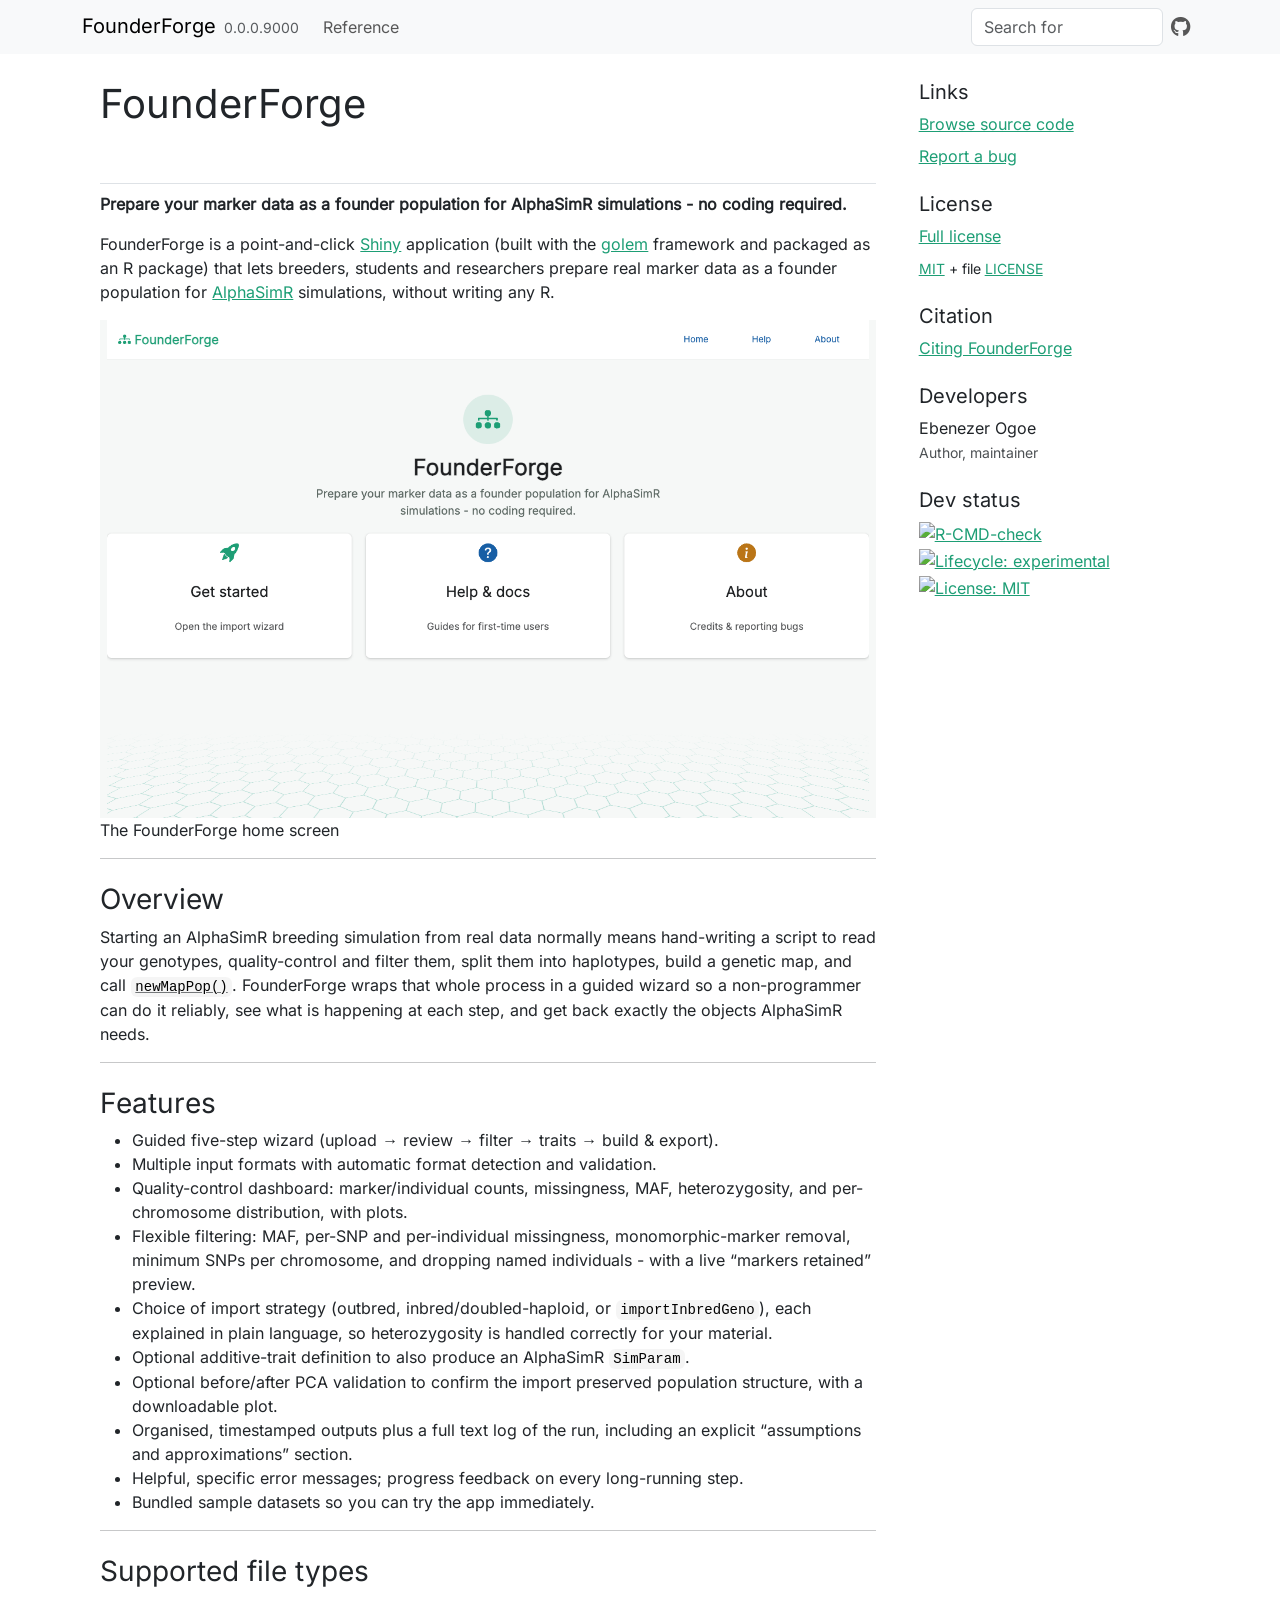
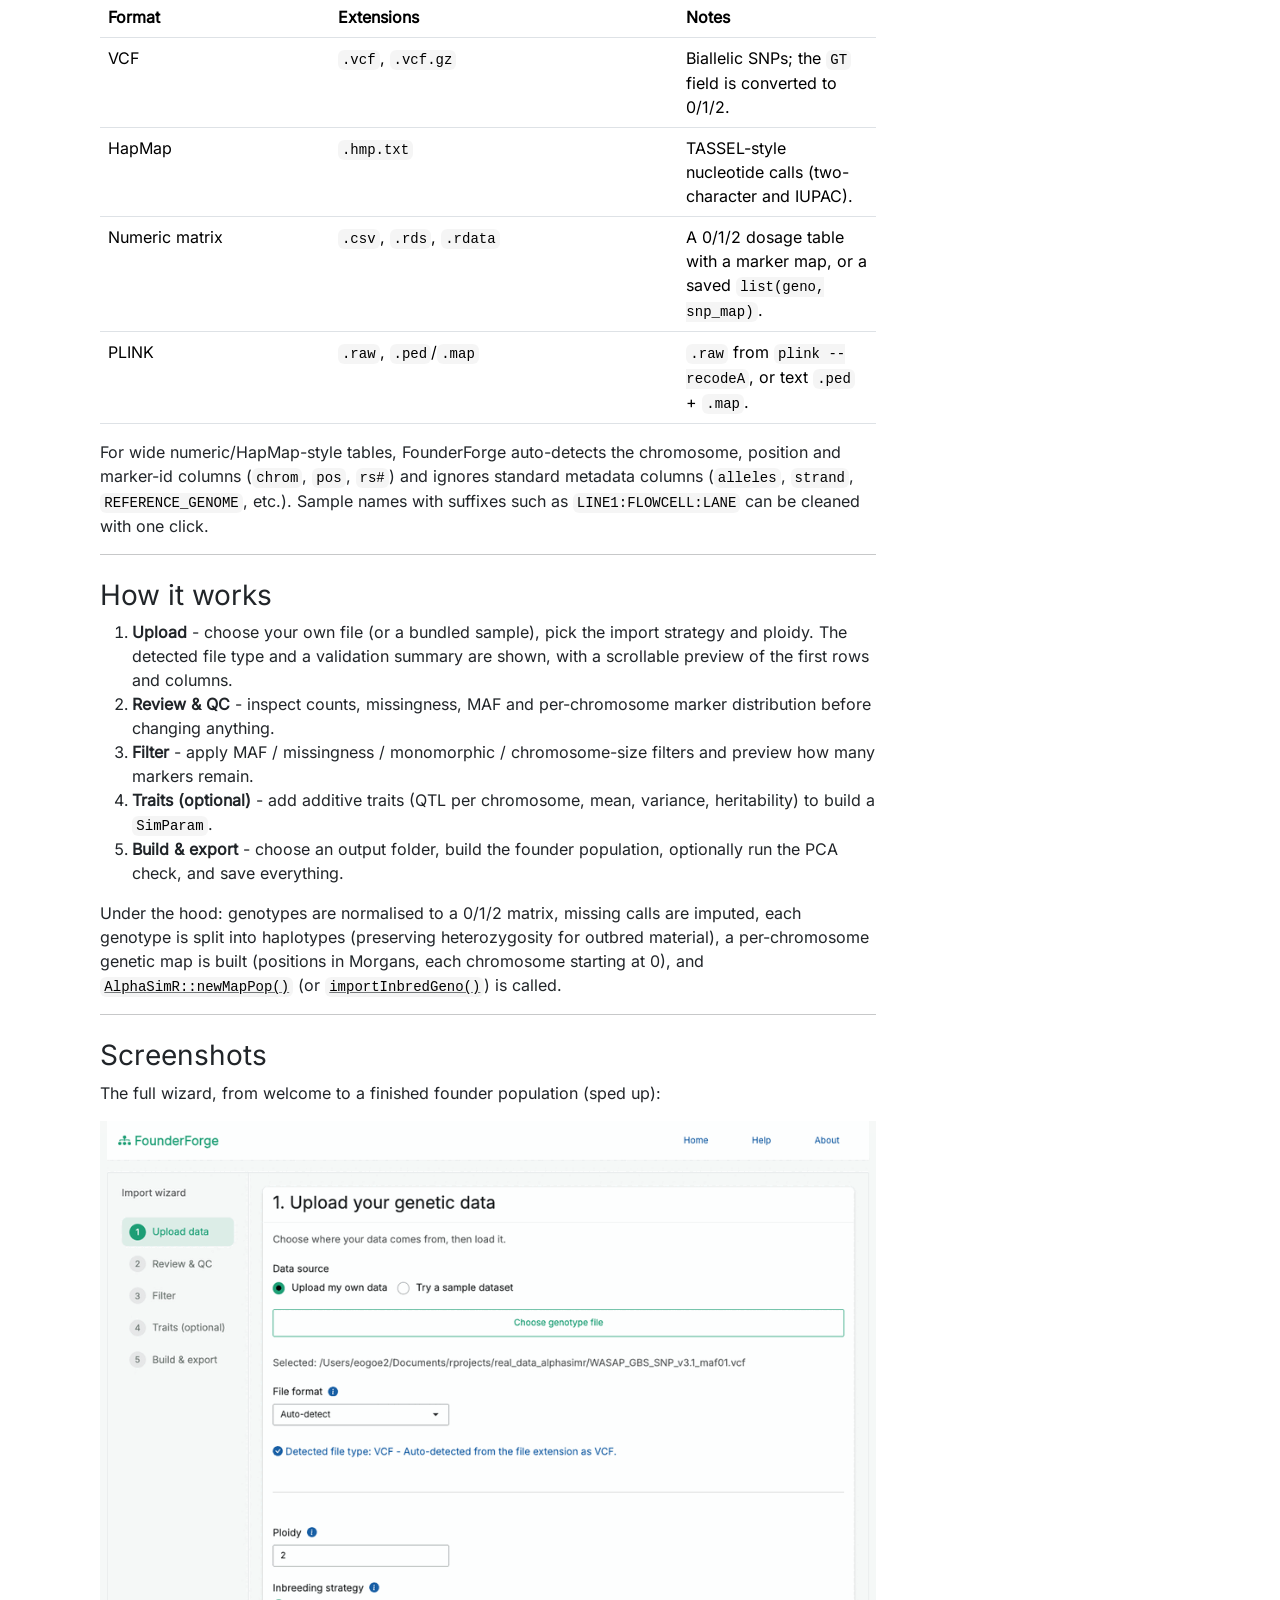
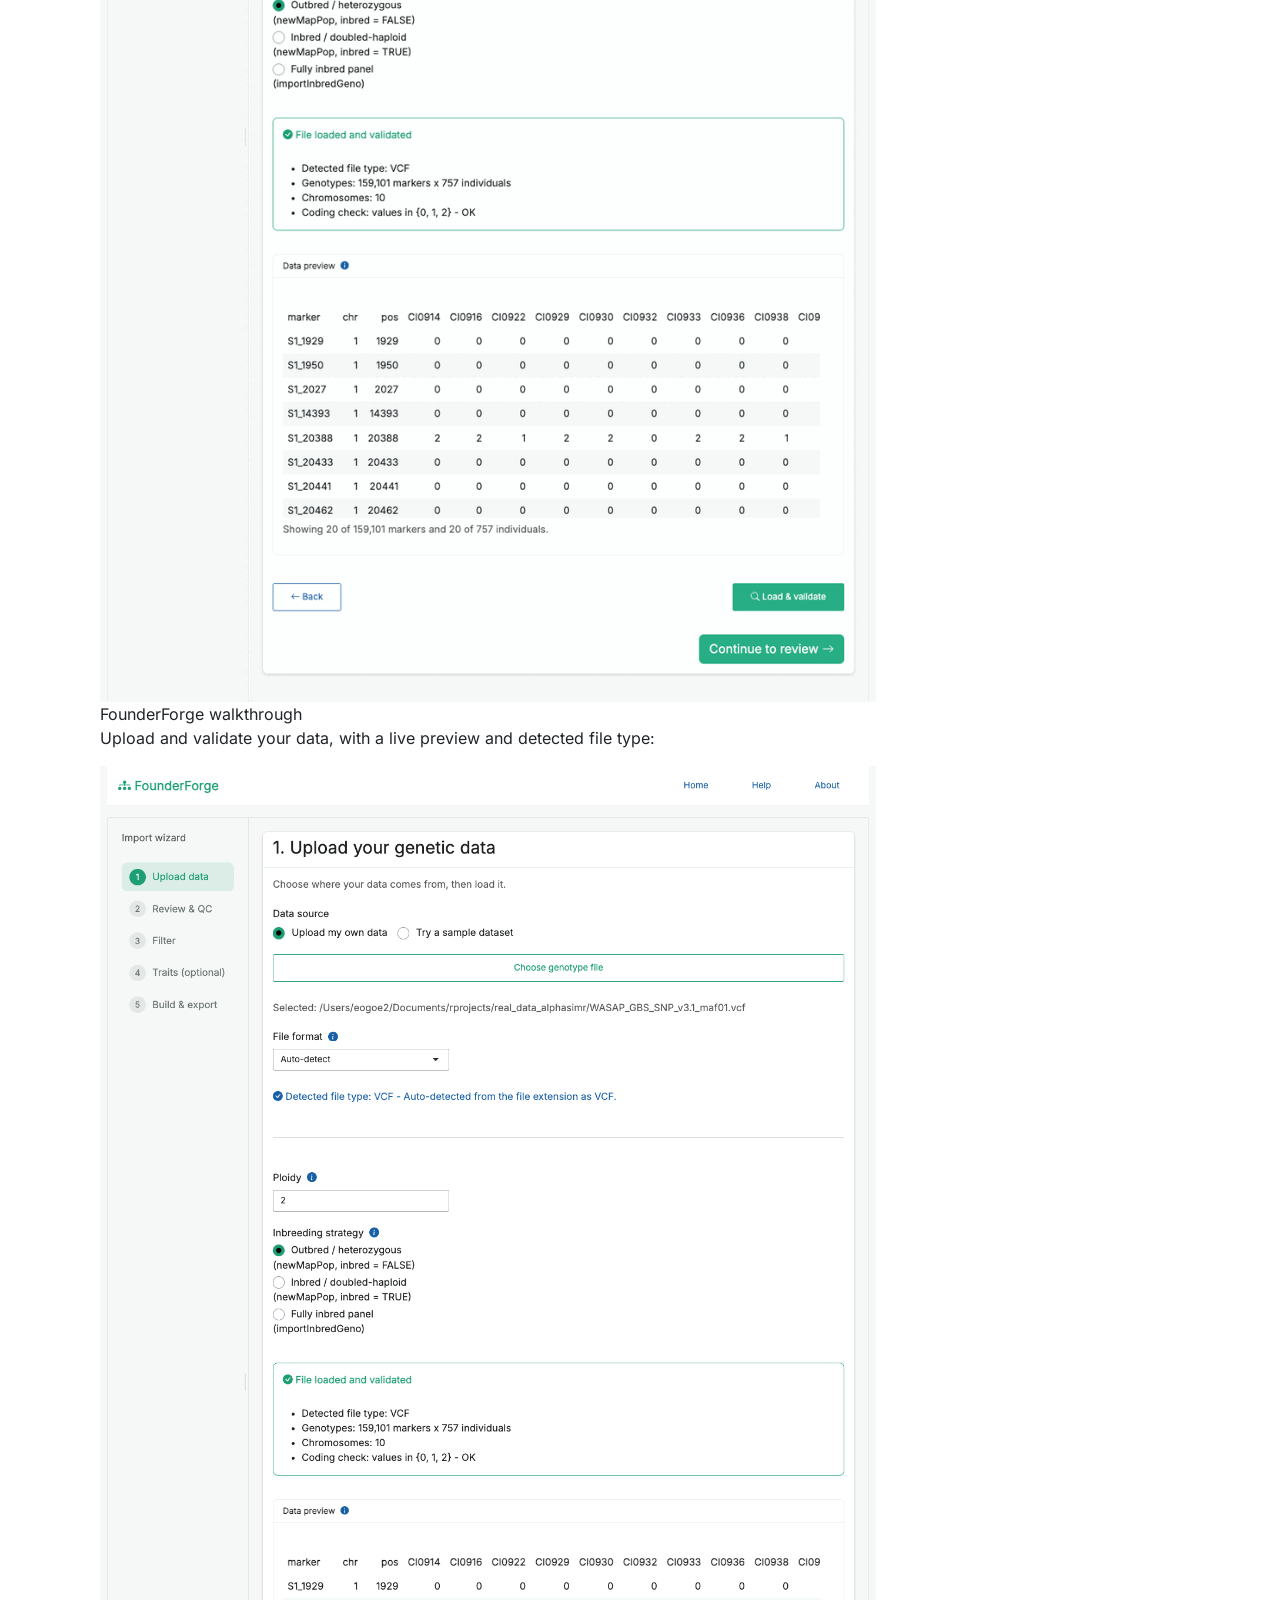
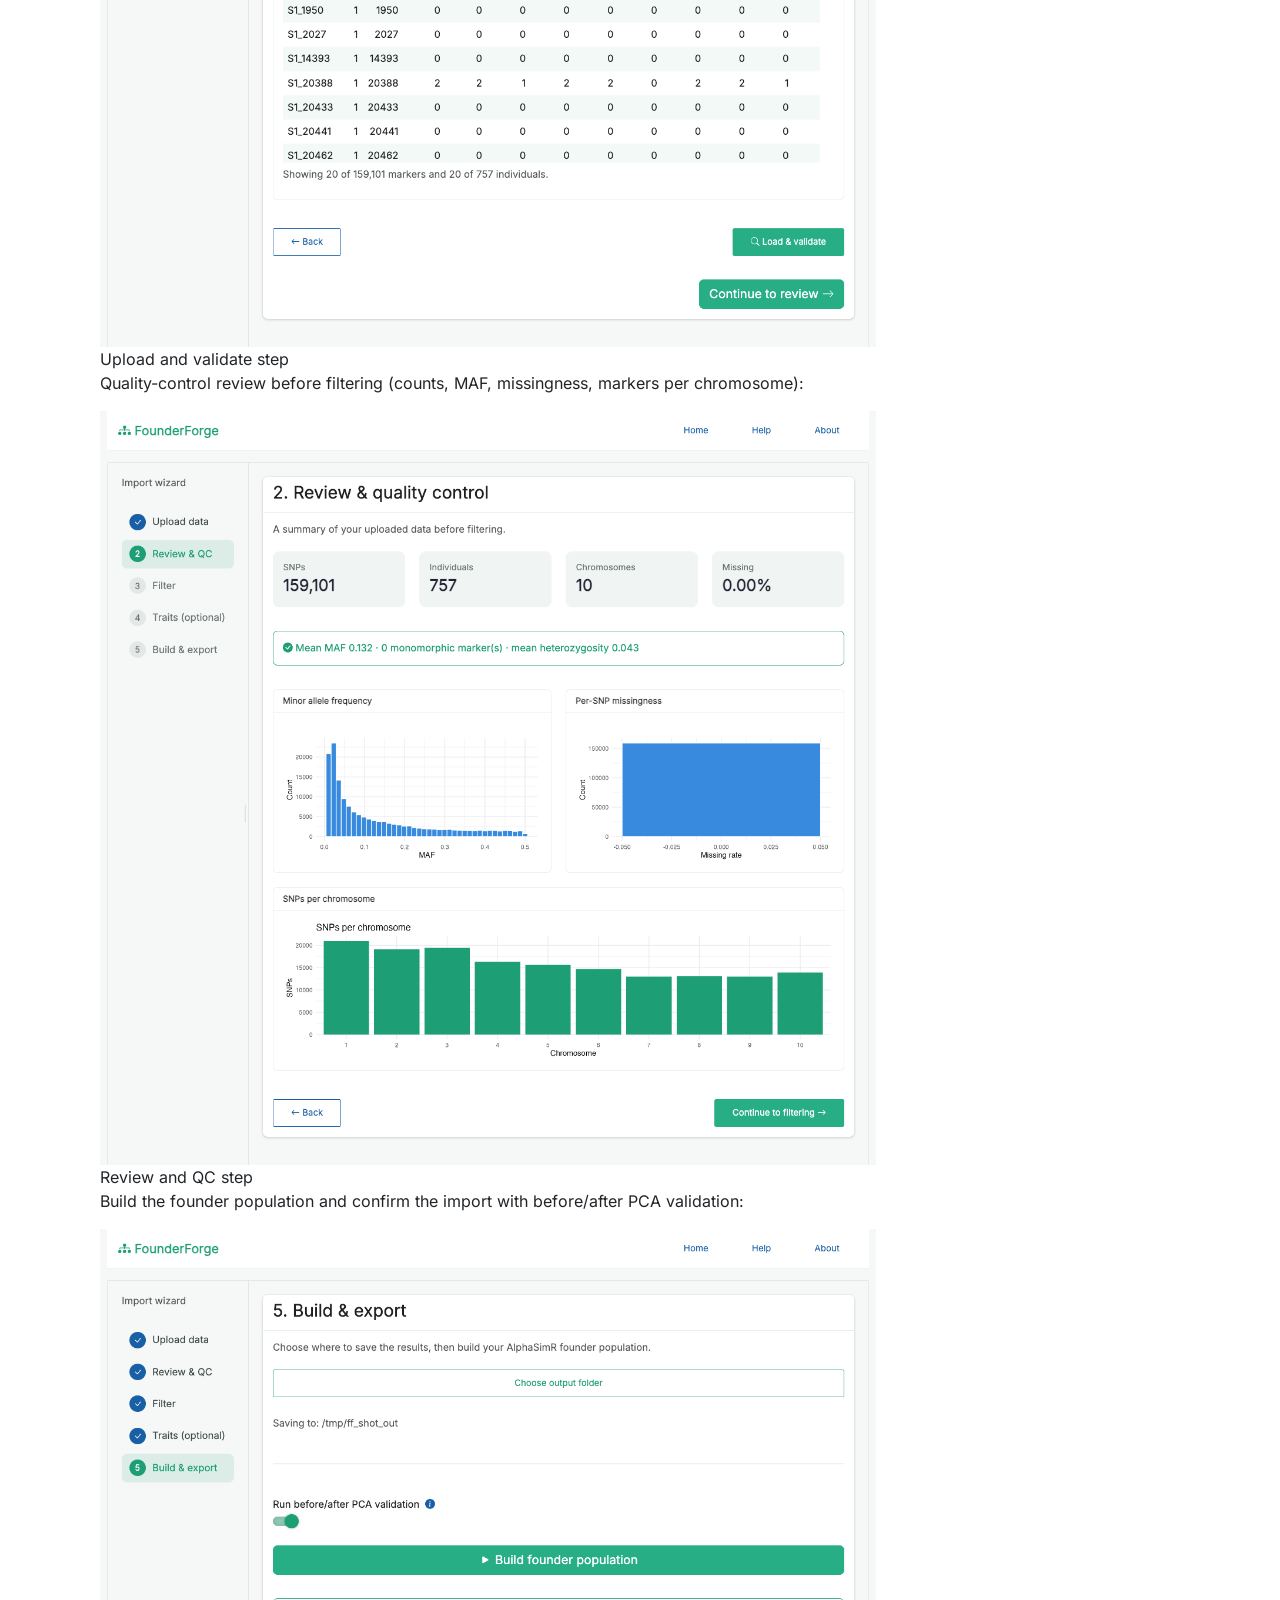
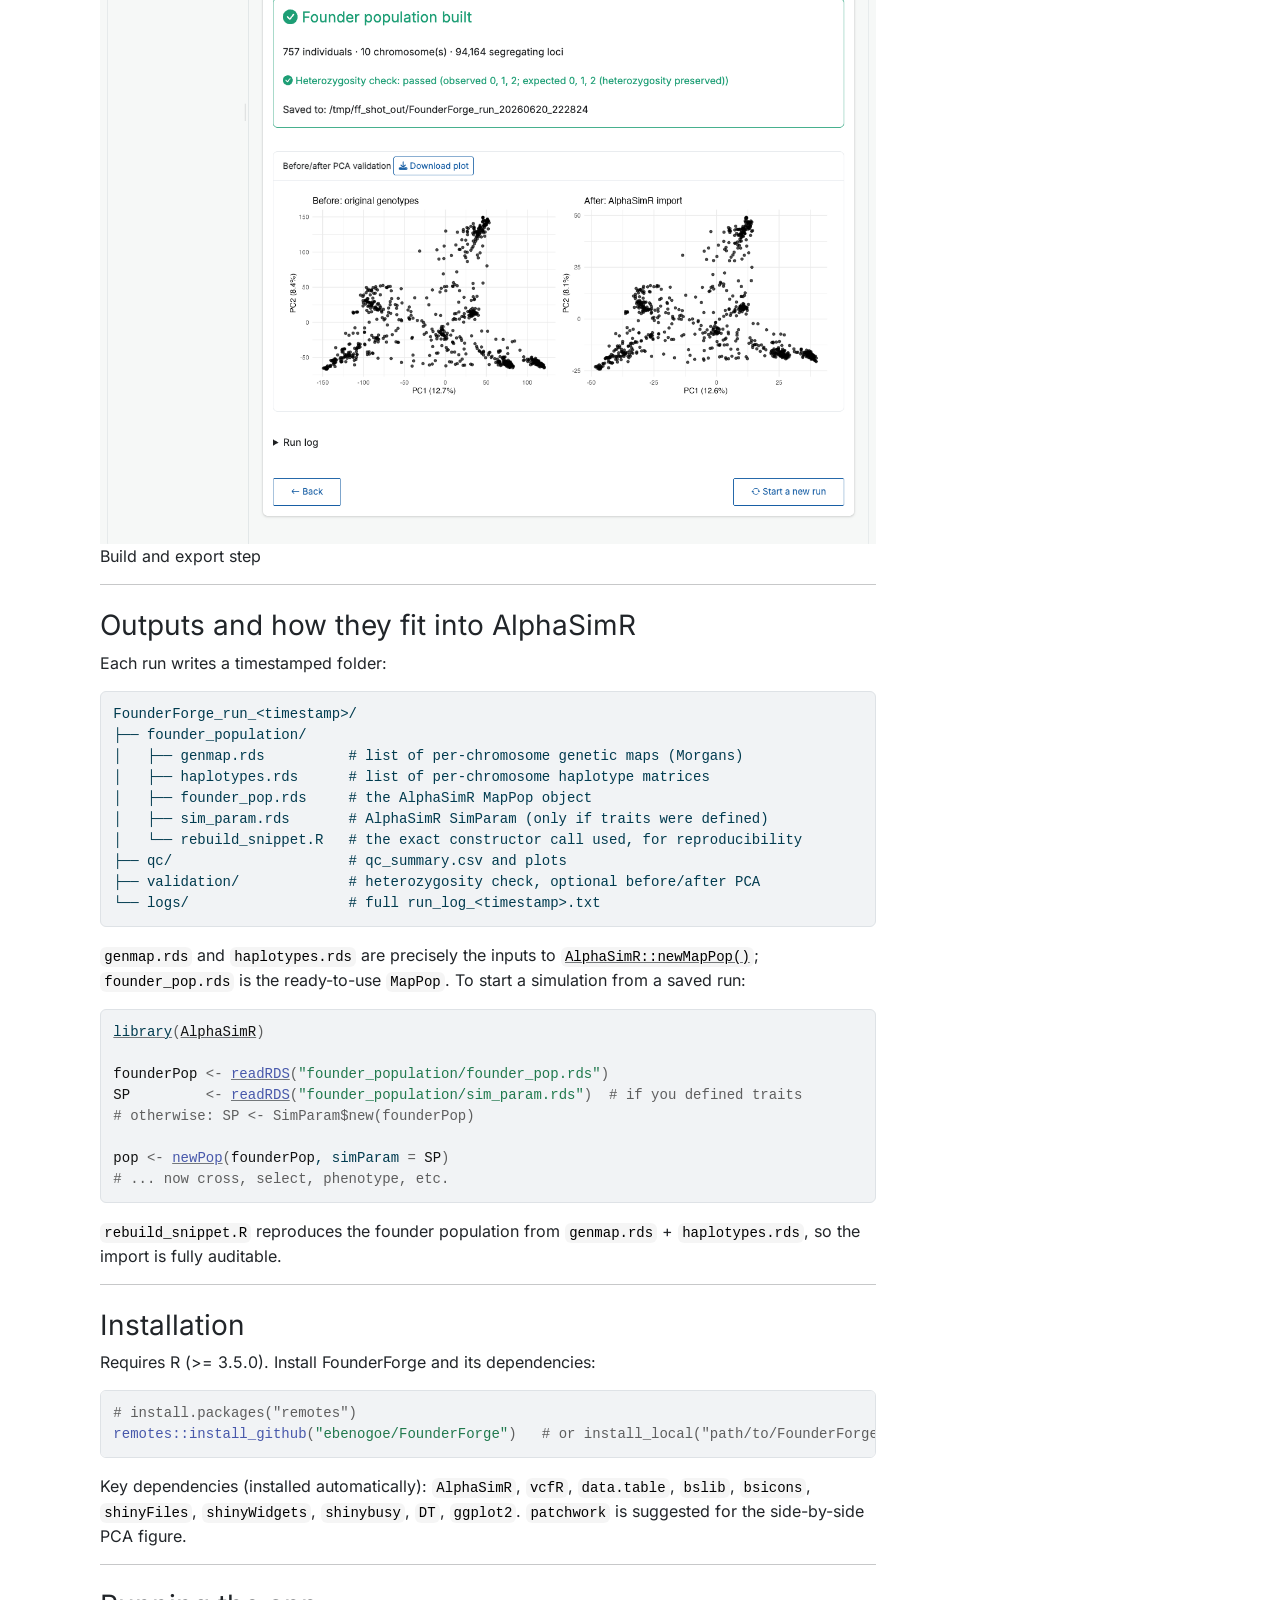
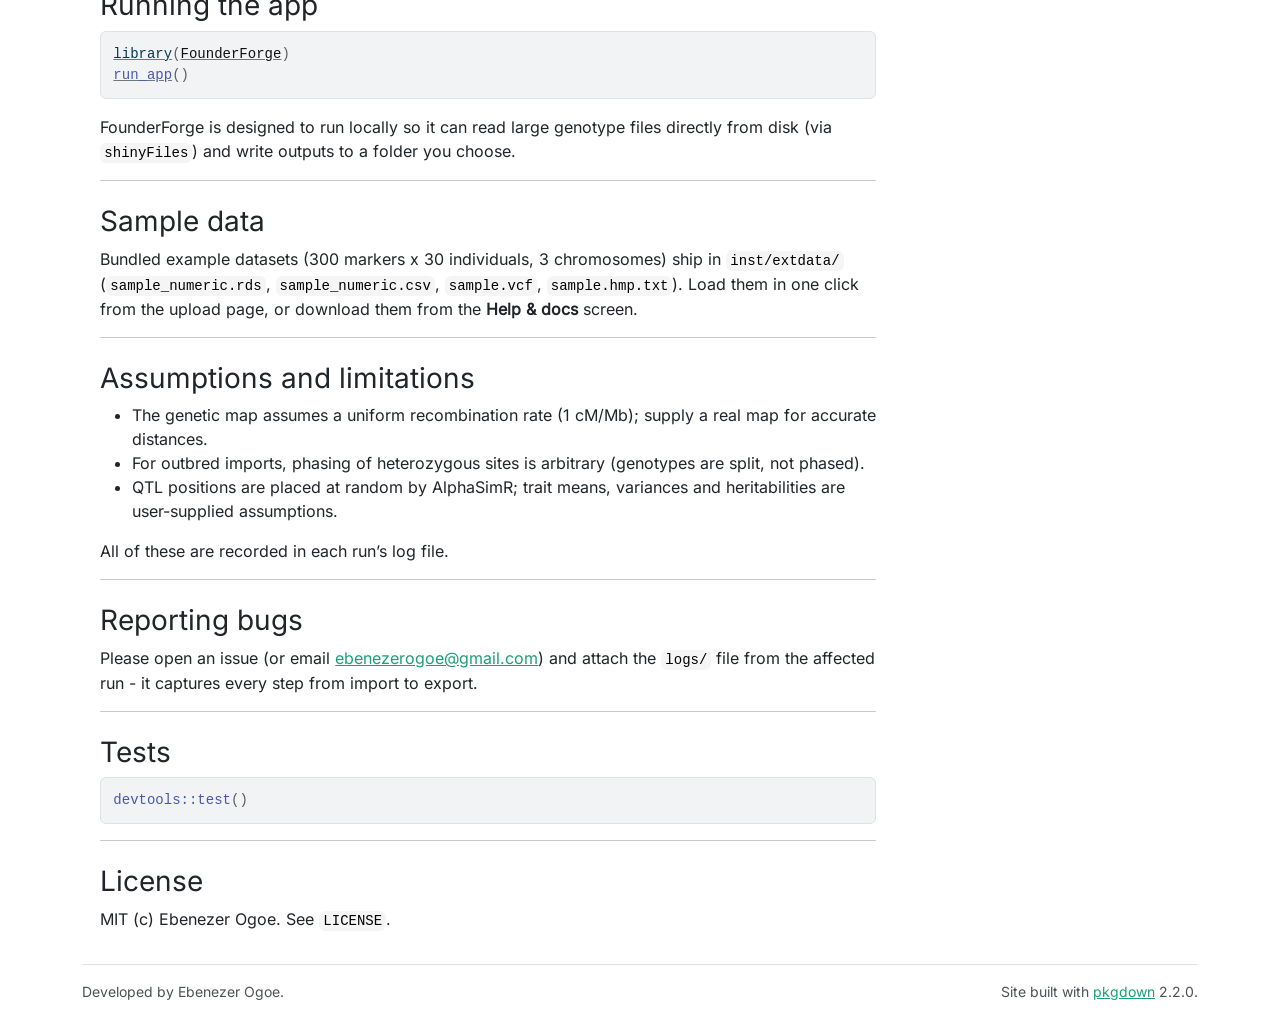
==== index.html @ 5ebbb31a "Deploying to gh-pages from @ ebenogoe/FounderForge@04f654a1b093f756fa6a4e38dfceb0d9093357dd 🚀" ====
<!DOCTYPE html>
<!-- Generated by pkgdown: do not edit by hand --><html lang="en-US">
<head>
<meta http-equiv="Content-Type" content="text/html; charset=UTF-8">
<meta charset="utf-8">
<meta http-equiv="X-UA-Compatible" content="IE=edge">
<meta name="viewport" content="width=device-width, initial-scale=1, shrink-to-fit=no">
<title>FounderForge • FounderForge</title>
<script src="deps/jquery-3.6.0/jquery-3.6.0.min.js"></script><meta name="viewport" content="width=device-width, initial-scale=1, shrink-to-fit=no">
<link href="deps/bootstrap-5.3.8/bootstrap.min.css" rel="stylesheet">
<script src="deps/bootstrap-5.3.8/bootstrap.bundle.min.js"></script><link href="deps/Inter-0.4.10/font.css" rel="stylesheet">
<link href="deps/font-awesome-6.5.2/css/all.min.css" rel="stylesheet">
<link href="deps/font-awesome-6.5.2/css/v4-shims.min.css" rel="stylesheet">
<script src="deps/headroom-0.11.0/headroom.min.js"></script><script src="deps/headroom-0.11.0/jQuery.headroom.min.js"></script><script src="deps/bootstrap-toc-1.0.1/bootstrap-toc.min.js"></script><script src="deps/clipboard.js-2.0.11/clipboard.min.js"></script><script src="deps/search-1.0.0/autocomplete.jquery.min.js"></script><script src="deps/search-1.0.0/fuse.min.js"></script><script src="deps/search-1.0.0/mark.min.js"></script><!-- pkgdown --><script src="pkgdown.js"></script><meta property="og:title" content="FounderForge">
<meta name="description" content="Prepare your marker data as a founder population for AlphaSimR simulations, with a point-and-click Shiny app - no coding required.
">
<meta property="og:description" content="Prepare your marker data as a founder population for AlphaSimR simulations, with a point-and-click Shiny app - no coding required.
">
</head>
<body>
    <a href="#main" class="visually-hidden-focusable">Skip to contents</a>


    <nav class="navbar navbar-expand-lg fixed-top bg-light" data-bs-theme="light" aria-label="Site navigation"><div class="container">

    <a class="navbar-brand me-2" href="index.html">FounderForge</a>

    <small class="nav-text text-muted me-auto" data-bs-toggle="tooltip" data-bs-placement="bottom" title="">0.0.0.9000</small>


    <button class="navbar-toggler" type="button" data-bs-toggle="collapse" data-bs-target="#navbar" aria-controls="navbar" aria-expanded="false" aria-label="Toggle navigation">
      <span class="navbar-toggler-icon"></span>
    </button>

    <div id="navbar" class="collapse navbar-collapse ms-3">
      <ul class="navbar-nav me-auto">
<li class="nav-item"><a class="nav-link" href="reference/index.html">Reference</a></li>
      </ul>
<ul class="navbar-nav">
<li class="nav-item"><form class="form-inline" role="search">
 <input class="form-control" type="search" name="search-input" id="search-input" autocomplete="off" aria-label="Search site" placeholder="Search for" data-search-index="search.json">
</form></li>
<li class="nav-item"><a class="external-link nav-link" href="https://github.com/ebenogoe/FounderForge/" aria-label="GitHub"><span class="fa fab fa-github fa-lg"></span></a></li>
      </ul>
</div>


  </div>
</nav><div class="container template-home">
<div class="row">
  <main id="main" class="col-md-9"><div class="section level1">
<div class="page-header"><h1 id="founderforge">FounderForge<a class="anchor" aria-label="anchor" href="#founderforge"></a>
</h1></div>
<!-- badges: start -->

<p><strong>Prepare your marker data as a founder population for AlphaSimR simulations - no coding required.</strong></p>
<p>FounderForge is a point-and-click <a href="https://shiny.posit.co/" class="external-link">Shiny</a> application (built with the <a href="https://thinkr-open.github.io/golem/" class="external-link">golem</a> framework and packaged as an R package) that lets breeders, students and researchers prepare real marker data as a founder population for <a href="https://gaynorr.github.io/AlphaSimR/" class="external-link">AlphaSimR</a> simulations, without writing any R.</p>
<div class="float">
<img src="reference/figures/01-home.png" alt="The FounderForge home screen"><div class="figcaption">The FounderForge home screen</div>
</div>
<hr>
<div class="section level2">
<h2 id="overview">Overview<a class="anchor" aria-label="anchor" href="#overview"></a>
</h2>
<p>Starting an AlphaSimR breeding simulation from real data normally means hand-writing a script to read your genotypes, quality-control and filter them, split them into haplotypes, build a genetic map, and call <code><a href="https://gaynorr.github.io/AlphaSimR/reference/newMapPop.html" class="external-link">newMapPop()</a></code>. FounderForge wraps that whole process in a guided wizard so a non-programmer can do it reliably, see what is happening at each step, and get back exactly the objects AlphaSimR needs.</p>
<hr>
</div>
<div class="section level2">
<h2 id="features">Features<a class="anchor" aria-label="anchor" href="#features"></a>
</h2>
<ul>
<li>Guided five-step wizard (upload → review → filter → traits → build &amp; export).</li>
<li>Multiple input formats with automatic format detection and validation.</li>
<li>Quality-control dashboard: marker/individual counts, missingness, MAF, heterozygosity, and per-chromosome distribution, with plots.</li>
<li>Flexible filtering: MAF, per-SNP and per-individual missingness, monomorphic-marker removal, minimum SNPs per chromosome, and dropping named individuals - with a live “markers retained” preview.</li>
<li>Choice of import strategy (outbred, inbred/doubled-haploid, or <code>importInbredGeno</code>), each explained in plain language, so heterozygosity is handled correctly for your material.</li>
<li>Optional additive-trait definition to also produce an AlphaSimR <code>SimParam</code>.</li>
<li>Optional before/after PCA validation to confirm the import preserved population structure, with a downloadable plot.</li>
<li>Organised, timestamped outputs plus a full text log of the run, including an explicit “assumptions and approximations” section.</li>
<li>Helpful, specific error messages; progress feedback on every long-running step.</li>
<li>Bundled sample datasets so you can try the app immediately.</li>
</ul>
<hr>
</div>
<div class="section level2">
<h2 id="supported-file-types">Supported file types<a class="anchor" aria-label="anchor" href="#supported-file-types"></a>
</h2>
<table class="table">
<colgroup>
<col width="29%">
<col width="44%">
<col width="25%">
</colgroup>
<thead><tr>
<th>Format</th>
<th>Extensions</th>
<th>Notes</th>
</tr></thead>
<tbody>
<tr>
<td>VCF</td>
<td>
<code>.vcf</code>, <code>.vcf.gz</code>
</td>
<td>Biallelic SNPs; the <code>GT</code> field is converted to 0/1/2.</td>
</tr>
<tr>
<td>HapMap</td>
<td><code>.hmp.txt</code></td>
<td>TASSEL-style nucleotide calls (two-character and IUPAC).</td>
</tr>
<tr>
<td>Numeric matrix</td>
<td>
<code>.csv</code>, <code>.rds</code>, <code>.rdata</code>
</td>
<td>A 0/1/2 dosage table with a marker map, or a saved <code>list(geno, snp_map)</code>.</td>
</tr>
<tr>
<td>PLINK</td>
<td>
<code>.raw</code>, <code>.ped</code>/<code>.map</code>
</td>
<td>
<code>.raw</code> from <code>plink --recodeA</code>, or text <code>.ped</code> + <code>.map</code>.</td>
</tr>
</tbody>
</table>
<p>For wide numeric/HapMap-style tables, FounderForge auto-detects the chromosome, position and marker-id columns (<code>chrom</code>, <code>pos</code>, <code>rs#</code>) and ignores standard metadata columns (<code>alleles</code>, <code>strand</code>, <code>REFERENCE_GENOME</code>, etc.). Sample names with suffixes such as <code>LINE1:FLOWCELL:LANE</code> can be cleaned with one click.</p>
<hr>
</div>
<div class="section level2">
<h2 id="how-it-works">How it works<a class="anchor" aria-label="anchor" href="#how-it-works"></a>
</h2>
<ol style="list-style-type: decimal">
<li>
<strong>Upload</strong> - choose your own file (or a bundled sample), pick the import strategy and ploidy. The detected file type and a validation summary are shown, with a scrollable preview of the first rows and columns.</li>
<li>
<strong>Review &amp; QC</strong> - inspect counts, missingness, MAF and per-chromosome marker distribution before changing anything.</li>
<li>
<strong>Filter</strong> - apply MAF / missingness / monomorphic / chromosome-size filters and preview how many markers remain.</li>
<li>
<strong>Traits (optional)</strong> - add additive traits (QTL per chromosome, mean, variance, heritability) to build a <code>SimParam</code>.</li>
<li>
<strong>Build &amp; export</strong> - choose an output folder, build the founder population, optionally run the PCA check, and save everything.</li>
</ol>
<p>Under the hood: genotypes are normalised to a 0/1/2 matrix, missing calls are imputed, each genotype is split into haplotypes (preserving heterozygosity for outbred material), a per-chromosome genetic map is built (positions in Morgans, each chromosome starting at 0), and <code><a href="https://gaynorr.github.io/AlphaSimR/reference/newMapPop.html" class="external-link">AlphaSimR::newMapPop()</a></code> (or <code><a href="https://gaynorr.github.io/AlphaSimR/reference/importInbredGeno.html" class="external-link">importInbredGeno()</a></code>) is called.</p>
<hr>
</div>
<div class="section level2">
<h2 id="screenshots">Screenshots<a class="anchor" aria-label="anchor" href="#screenshots"></a>
</h2>
<p>The full wizard, from welcome to a finished founder population (sped up):</p>
<div class="float">
<img src="reference/figures/walkthrough.gif" alt="FounderForge walkthrough"><div class="figcaption">FounderForge walkthrough</div>
</div>
<p>Upload and validate your data, with a live preview and detected file type:</p>
<div class="float">
<img src="reference/figures/02-upload.png" alt="Upload and validate step"><div class="figcaption">Upload and validate step</div>
</div>
<p>Quality-control review before filtering (counts, MAF, missingness, markers per chromosome):</p>
<div class="float">
<img src="reference/figures/03-review-qc.png" alt="Review and QC step"><div class="figcaption">Review and QC step</div>
</div>
<p>Build the founder population and confirm the import with before/after PCA validation:</p>
<div class="float">
<img src="reference/figures/05-build-export.png" alt="Build and export step"><div class="figcaption">Build and export step</div>
</div>
<hr>
</div>
<div class="section level2">
<h2 id="outputs-and-how-they-fit-into-alphasimr">Outputs and how they fit into AlphaSimR<a class="anchor" aria-label="anchor" href="#outputs-and-how-they-fit-into-alphasimr"></a>
</h2>
<p>Each run writes a timestamped folder:</p>
<pre><code>FounderForge_run_&lt;timestamp&gt;/
├── founder_population/
│   ├── genmap.rds          # list of per-chromosome genetic maps (Morgans)
│   ├── haplotypes.rds      # list of per-chromosome haplotype matrices
│   ├── founder_pop.rds     # the AlphaSimR MapPop object
│   ├── sim_param.rds       # AlphaSimR SimParam (only if traits were defined)
│   └── rebuild_snippet.R   # the exact constructor call used, for reproducibility
├── qc/                     # qc_summary.csv and plots
├── validation/             # heterozygosity check, optional before/after PCA
└── logs/                   # full run_log_&lt;timestamp&gt;.txt</code></pre>
<p><code>genmap.rds</code> and <code>haplotypes.rds</code> are precisely the inputs to <code><a href="https://gaynorr.github.io/AlphaSimR/reference/newMapPop.html" class="external-link">AlphaSimR::newMapPop()</a></code>; <code>founder_pop.rds</code> is the ready-to-use <code>MapPop</code>. To start a simulation from a saved run:</p>
<div class="sourceCode" id="cb2"><pre class="downlit sourceCode r">
<code class="sourceCode R"><span><span class="kw"><a href="https://rdrr.io/r/base/library.html" class="external-link">library</a></span><span class="op">(</span><span class="va"><a href="https://github.com/gaynorr/AlphaSimR" class="external-link">AlphaSimR</a></span><span class="op">)</span></span>
<span></span>
<span><span class="va">founderPop</span> <span class="op">&lt;-</span> <span class="fu"><a href="https://rdrr.io/r/base/readRDS.html" class="external-link">readRDS</a></span><span class="op">(</span><span class="st">"founder_population/founder_pop.rds"</span><span class="op">)</span></span>
<span><span class="va">SP</span>         <span class="op">&lt;-</span> <span class="fu"><a href="https://rdrr.io/r/base/readRDS.html" class="external-link">readRDS</a></span><span class="op">(</span><span class="st">"founder_population/sim_param.rds"</span><span class="op">)</span>  <span class="co"># if you defined traits</span></span>
<span><span class="co"># otherwise: SP &lt;- SimParam$new(founderPop)</span></span>
<span></span>
<span><span class="va">pop</span> <span class="op">&lt;-</span> <span class="fu"><a href="https://gaynorr.github.io/AlphaSimR/reference/newPop.html" class="external-link">newPop</a></span><span class="op">(</span><span class="va">founderPop</span>, simParam <span class="op">=</span> <span class="va">SP</span><span class="op">)</span></span>
<span><span class="co"># ... now cross, select, phenotype, etc.</span></span></code></pre></div>
<p><code>rebuild_snippet.R</code> reproduces the founder population from <code>genmap.rds</code> + <code>haplotypes.rds</code>, so the import is fully auditable.</p>
<hr>
</div>
<div class="section level2">
<h2 id="installation">Installation<a class="anchor" aria-label="anchor" href="#installation"></a>
</h2>
<p>Requires R (&gt;= 3.5.0). Install FounderForge and its dependencies:</p>
<div class="sourceCode" id="cb3"><pre class="downlit sourceCode r">
<code class="sourceCode R"><span><span class="co"># install.packages("remotes")</span></span>
<span><span class="fu">remotes</span><span class="fu">::</span><span class="fu">install_github</span><span class="op">(</span><span class="st">"ebenogoe/FounderForge"</span><span class="op">)</span>   <span class="co"># or install_local("path/to/FounderForge")</span></span></code></pre></div>
<p>Key dependencies (installed automatically): <code>AlphaSimR</code>, <code>vcfR</code>, <code>data.table</code>, <code>bslib</code>, <code>bsicons</code>, <code>shinyFiles</code>, <code>shinyWidgets</code>, <code>shinybusy</code>, <code>DT</code>, <code>ggplot2</code>. <code>patchwork</code> is suggested for the side-by-side PCA figure.</p>
<hr>
</div>
<div class="section level2">
<h2 id="running-the-app">Running the app<a class="anchor" aria-label="anchor" href="#running-the-app"></a>
</h2>
<div class="sourceCode" id="cb4"><pre class="downlit sourceCode r">
<code class="sourceCode R"><span><span class="kw"><a href="https://rdrr.io/r/base/library.html" class="external-link">library</a></span><span class="op">(</span><span class="va"><a href="https://ebenogoe.github.io/FounderForge">FounderForge</a></span><span class="op">)</span></span>
<span><span class="fu"><a href="reference/run_app.html">run_app</a></span><span class="op">(</span><span class="op">)</span></span></code></pre></div>
<p>FounderForge is designed to run locally so it can read large genotype files directly from disk (via <code>shinyFiles</code>) and write outputs to a folder you choose.</p>
<hr>
</div>
<div class="section level2">
<h2 id="sample-data">Sample data<a class="anchor" aria-label="anchor" href="#sample-data"></a>
</h2>
<p>Bundled example datasets (300 markers x 30 individuals, 3 chromosomes) ship in <code>inst/extdata/</code> (<code>sample_numeric.rds</code>, <code>sample_numeric.csv</code>, <code>sample.vcf</code>, <code>sample.hmp.txt</code>). Load them in one click from the upload page, or download them from the <strong>Help &amp; docs</strong> screen.</p>
<hr>
</div>
<div class="section level2">
<h2 id="assumptions-and-limitations">Assumptions and limitations<a class="anchor" aria-label="anchor" href="#assumptions-and-limitations"></a>
</h2>
<ul>
<li>The genetic map assumes a uniform recombination rate (1 cM/Mb); supply a real map for accurate distances.</li>
<li>For outbred imports, phasing of heterozygous sites is arbitrary (genotypes are split, not phased).</li>
<li>QTL positions are placed at random by AlphaSimR; trait means, variances and heritabilities are user-supplied assumptions.</li>
</ul>
<p>All of these are recorded in each run’s log file.</p>
<hr>
</div>
<div class="section level2">
<h2 id="reporting-bugs">Reporting bugs<a class="anchor" aria-label="anchor" href="#reporting-bugs"></a>
</h2>
<p>Please open an issue (or email <a href="mailto:ebenezerogoe@gmail.com" class="email">ebenezerogoe@gmail.com</a>) and attach the <code>logs/</code> file from the affected run - it captures every step from import to export.</p>
<hr>
</div>
<div class="section level2">
<h2 id="tests">Tests<a class="anchor" aria-label="anchor" href="#tests"></a>
</h2>
<div class="sourceCode" id="cb5"><pre class="downlit sourceCode r">
<code class="sourceCode R"><span><span class="fu">devtools</span><span class="fu">::</span><span class="fu">test</span><span class="op">(</span><span class="op">)</span></span></code></pre></div>
<hr>
</div>
<div class="section level2">
<h2 id="license">License<a class="anchor" aria-label="anchor" href="#license"></a>
</h2>
<p>MIT (c) Ebenezer Ogoe. See <code>LICENSE</code>.</p>
</div>
</div>
  </main><aside class="col-md-3"><div class="links">
<h2 data-toc-skip>Links</h2>
<ul class="list-unstyled">
<li><a href="https://github.com/ebenogoe/FounderForge/" class="external-link">Browse source code</a></li>
<li><a href="https://github.com/ebenogoe/FounderForge/issues" class="external-link">Report a bug</a></li>
</ul>
</div>

<div class="license">
<h2 data-toc-skip>License</h2>
<ul class="list-unstyled">
<li><a href="LICENSE.html">Full license</a></li>
<li><small><a href="https://opensource.org/licenses/mit-license.php" class="external-link">MIT</a> + file <a href="LICENSE-text.html">LICENSE</a></small></li>
</ul>
</div>


<div class="citation">
<h2 data-toc-skip>Citation</h2>
<ul class="list-unstyled">
<li><a href="authors.html#citation">Citing FounderForge</a></li>
</ul>
</div>

<div class="developers">
<h2 data-toc-skip>Developers</h2>
<ul class="list-unstyled">
<li>Ebenezer Ogoe <br><small class="roles"> Author, maintainer </small>   </li>
</ul>
</div>

<div class="dev-status">
<h2 data-toc-skip>Dev status</h2>
<ul class="list-unstyled">
<li><a href="https://github.com/ebenogoe/FounderForge/actions/workflows/R-CMD-check.yaml" class="external-link"><img src="https://github.com/ebenogoe/FounderForge/actions/workflows/R-CMD-check.yaml/badge.svg" alt="R-CMD-check"></a></li>
<li><a href="https://lifecycle.r-lib.org/articles/stages.html#experimental" class="external-link"><img src="https://img.shields.io/badge/lifecycle-experimental-orange.svg" alt="Lifecycle: experimental"></a></li>
<li><a href="https://opensource.org/licenses/MIT" class="external-link"><img src="https://img.shields.io/badge/license-MIT-blue.svg" alt="License: MIT"></a></li>
</ul>
</div>

  </aside>
</div>


    <footer><div class="pkgdown-footer-left">
  <p>Developed by Ebenezer Ogoe.</p>
</div>

<div class="pkgdown-footer-right">
  <p>Site built with <a href="https://pkgdown.r-lib.org/" class="external-link">pkgdown</a> 2.2.0.</p>
</div>

    </footer>
</div>





  </body>
</html>
---- deps/Inter-0.4.10/font.css ----
/* cyrillic-ext */
@font-face {
  font-family: 'Inter';
  font-style: normal;
  font-weight: 400;
  font-display: swap;
  src: url(UcCO3FwrK3iLTeHuS_nVMrMxCp50SjIw2boKoduKmMEVuLyfAZJhiI2B.woff2) format('woff2');
  unicode-range: U+0460-052F, U+1C80-1C8A, U+20B4, U+2DE0-2DFF, U+A640-A69F, U+FE2E-FE2F;
}
/* cyrillic */
@font-face {
  font-family: 'Inter';
  font-style: normal;
  font-weight: 400;
  font-display: swap;
  src: url(UcCO3FwrK3iLTeHuS_nVMrMxCp50SjIw2boKoduKmMEVuLyfAZthiI2B.woff2) format('woff2');
  unicode-range: U+0301, U+0400-045F, U+0490-0491, U+04B0-04B1, U+2116;
}
/* greek-ext */
@font-face {
  font-family: 'Inter';
  font-style: normal;
  font-weight: 400;
  font-display: swap;
  src: url(UcCO3FwrK3iLTeHuS_nVMrMxCp50SjIw2boKoduKmMEVuLyfAZNhiI2B.woff2) format('woff2');
  unicode-range: U+1F00-1FFF;
}
/* greek */
@font-face {
  font-family: 'Inter';
  font-style: normal;
  font-weight: 400;
  font-display: swap;
  src: url(UcCO3FwrK3iLTeHuS_nVMrMxCp50SjIw2boKoduKmMEVuLyfAZxhiI2B.woff2) format('woff2');
  unicode-range: U+0370-0377, U+037A-037F, U+0384-038A, U+038C, U+038E-03A1, U+03A3-03FF;
}
/* vietnamese */
@font-face {
  font-family: 'Inter';
  font-style: normal;
  font-weight: 400;
  font-display: swap;
  src: url(UcCO3FwrK3iLTeHuS_nVMrMxCp50SjIw2boKoduKmMEVuLyfAZBhiI2B.woff2) format('woff2');
  unicode-range: U+0102-0103, U+0110-0111, U+0128-0129, U+0168-0169, U+01A0-01A1, U+01AF-01B0, U+0300-0301, U+0303-0304, U+0308-0309, U+0323, U+0329, U+1EA0-1EF9, U+20AB;
}
/* latin-ext */
@font-face {
  font-family: 'Inter';
  font-style: normal;
  font-weight: 400;
  font-display: swap;
  src: url(UcCO3FwrK3iLTeHuS_nVMrMxCp50SjIw2boKoduKmMEVuLyfAZFhiI2B.woff2) format('woff2');
  unicode-range: U+0100-02BA, U+02BD-02C5, U+02C7-02CC, U+02CE-02D7, U+02DD-02FF, U+0304, U+0308, U+0329, U+1D00-1DBF, U+1E00-1E9F, U+1EF2-1EFF, U+2020, U+20A0-20AB, U+20AD-20C0, U+2113, U+2C60-2C7F, U+A720-A7FF;
}
/* latin */
@font-face {
  font-family: 'Inter';
  font-style: normal;
  font-weight: 400;
  font-display: swap;
  src: url(UcCO3FwrK3iLTeHuS_nVMrMxCp50SjIw2boKoduKmMEVuLyfAZ9hiA.woff2) format('woff2');
  unicode-range: U+0000-00FF, U+0131, U+0152-0153, U+02BB-02BC, U+02C6, U+02DA, U+02DC, U+0304, U+0308, U+0329, U+2000-206F, U+20AC, U+2122, U+2191, U+2193, U+2212, U+2215, U+FEFF, U+FFFD;
}
---- deps/font-awesome-6.5.2/css/v4-shims.min.css ----
/*!
 * Font Awesome Free 6.5.2 by @fontawesome - https://fontawesome.com
 * License - https://fontawesome.com/license/free (Icons: CC BY 4.0, Fonts: SIL OFL 1.1, Code: MIT License)
 * Copyright 2024 Fonticons, Inc.
 */
.fa.fa-glass:before{content:"\f000"}.fa.fa-envelope-o{font-family:"Font Awesome 6 Free";font-weight:400}.fa.fa-envelope-o:before{content:"\f0e0"}.fa.fa-star-o{font-family:"Font Awesome 6 Free";font-weight:400}.fa.fa-star-o:before{content:"\f005"}.fa.fa-close:before,.fa.fa-remove:before{content:"\f00d"}.fa.fa-gear:before{content:"\f013"}.fa.fa-trash-o{font-family:"Font Awesome 6 Free";font-weight:400}.fa.fa-trash-o:before{content:"\f2ed"}.fa.fa-home:before{content:"\f015"}.fa.fa-file-o{font-family:"Font Awesome 6 Free";font-weight:400}.fa.fa-file-o:before{content:"\f15b"}.fa.fa-clock-o{font-family:"Font Awesome 6 Free";font-weight:400}.fa.fa-clock-o:before{content:"\f017"}.fa.fa-arrow-circle-o-down{font-family:"Font Awesome 6 Free";font-weight:400}.fa.fa-arrow-circle-o-down:before{content:"\f358"}.fa.fa-arrow-circle-o-up{font-family:"Font Awesome 6 Free";font-weight:400}.fa.fa-arrow-circle-o-up:before{content:"\f35b"}.fa.fa-play-circle-o{font-family:"Font Awesome 6 Free";font-weight:400}.fa.fa-play-circle-o:before{content:"\f144"}.fa.fa-repeat:before,.fa.fa-rotate-right:before{content:"\f01e"}.fa.fa-refresh:before{content:"\f021"}.fa.fa-list-alt{font-family:"Font Awesome 6 Free";font-weight:400}.fa.fa-list-alt:before{content:"\f022"}.fa.fa-dedent:before{content:"\f03b"}.fa.fa-video-camera:before{content:"\f03d"}.fa.fa-picture-o{font-family:"Font Awesome 6 Free";font-weight:400}.fa.fa-picture-o:before{content:"\f03e"}.fa.fa-photo{font-family:"Font Awesome 6 Free";font-weight:400}.fa.fa-photo:before{content:"\f03e"}.fa.fa-image{font-family:"Font Awesome 6 Free";font-weight:400}.fa.fa-image:before{content:"\f03e"}.fa.fa-map-marker:before{content:"\f3c5"}.fa.fa-pencil-square-o{font-family:"Font Awesome 6 Free";font-weight:400}.fa.fa-pencil-square-o:before{content:"\f044"}.fa.fa-edit{font-family:"Font Awesome 6 Free";font-weight:400}.fa.fa-edit:before{content:"\f044"}.fa.fa-share-square-o:before{content:"\f14d"}.fa.fa-check-square-o{font-family:"Font Awesome 6 Free";font-weight:400}.fa.fa-check-square-o:before{content:"\f14a"}.fa.fa-arrows:before{content:"\f0b2"}.fa.fa-times-circle-o{font-family:"Font Awesome 6 Free";font-weight:400}.fa.fa-times-circle-o:before{content:"\f057"}.fa.fa-check-circle-o{font-family:"Font Awesome 6 Free";font-weight:400}.fa.fa-check-circle-o:before{content:"\f058"}.fa.fa-mail-forward:before{content:"\f064"}.fa.fa-expand:before{content:"\f424"}.fa.fa-compress:before{content:"\f422"}.fa.fa-eye,.fa.fa-eye-slash{font-family:"Font Awesome 6 Free";font-weight:400}.fa.fa-warning:before{content:"\f071"}.fa.fa-calendar:before{content:"\f073"}.fa.fa-arrows-v:before{content:"\f338"}.fa.fa-arrows-h:before{content:"\f337"}.fa.fa-bar-chart-o:before,.fa.fa-bar-chart:before{content:"\e0e3"}.fa.fa-twitter-square{font-family:"Font Awesome 6 Brands";font-weight:400}.fa.fa-twitter-square:before{content:"\f081"}.fa.fa-facebook-square{font-family:"Font Awesome 6 Brands";font-weight:400}.fa.fa-facebook-square:before{content:"\f082"}.fa.fa-gears:before{content:"\f085"}.fa.fa-thumbs-o-up{font-family:"Font Awesome 6 Free";font-weight:400}.fa.fa-thumbs-o-up:before{content:"\f164"}.fa.fa-thumbs-o-down{font-family:"Font Awesome 6 Free";font-weight:400}.fa.fa-thumbs-o-down:before{content:"\f165"}.fa.fa-heart-o{font-family:"Font Awesome 6 Free";font-weight:400}.fa.fa-heart-o:before{content:"\f004"}.fa.fa-sign-out:before{content:"\f2f5"}.fa.fa-linkedin-square{font-family:"Font Awesome 6 Brands";font-weight:400}.fa.fa-linkedin-square:before{content:"\f08c"}.fa.fa-thumb-tack:before{content:"\f08d"}.fa.fa-external-link:before{content:"\f35d"}.fa.fa-sign-in:before{content:"\f2f6"}.fa.fa-github-square{font-family:"Font Awesome 6 Brands";font-weight:400}.fa.fa-github-square:before{content:"\f092"}.fa.fa-lemon-o{font-family:"Font Awesome 6 Free";font-weight:400}.fa.fa-lemon-o:before{content:"\f094"}.fa.fa-square-o{font-family:"Font Awesome 6 Free";font-weight:400}.fa.fa-square-o:before{content:"\f0c8"}.fa.fa-bookmark-o{font-family:"Font Awesome 6 Free";font-weight:400}.fa.fa-bookmark-o:before{content:"\f02e"}.fa.fa-facebook,.fa.fa-twitter{font-family:"Font Awesome 6 Brands";font-weight:400}.fa.fa-facebook:before{content:"\f39e"}.fa.fa-facebook-f{font-family:"Font Awesome 6 Brands";font-weight:400}.fa.fa-facebook-f:before{content:"\f39e"}.fa.fa-github{font-family:"Font Awesome 6 Brands";font-weight:400}.fa.fa-credit-card{font-family:"Font Awesome 6 Free";font-weight:400}.fa.fa-feed:before{content:"\f09e"}.fa.fa-hdd-o{font-family:"Font Awesome 6 Free";font-weight:400}.fa.fa-hdd-o:before{content:"\f0a0"}.fa.fa-hand-o-right{font-family:"Font Awesome 6 Free";font-weight:400}.fa.fa-hand-o-right:before{content:"\f0a4"}.fa.fa-hand-o-left{font-family:"Font Awesome 6 Free";font-weight:400}.fa.fa-hand-o-left:before{content:"\f0a5"}.fa.fa-hand-o-up{font-family:"Font Awesome 6 Free";font-weight:400}.fa.fa-hand-o-up:before{content:"\f0a6"}.fa.fa-hand-o-down{font-family:"Font Awesome 6 Free";font-weight:400}.fa.fa-hand-o-down:before{content:"\f0a7"}.fa.fa-globe:before{content:"\f57d"}.fa.fa-tasks:before{content:"\f828"}.fa.fa-arrows-alt:before{content:"\f31e"}.fa.fa-group:before{content:"\f0c0"}.fa.fa-chain:before{content:"\f0c1"}.fa.fa-cut:before{content:"\f0c4"}.fa.fa-files-o{font-family:"Font Awesome 6 Free";font-weight:400}.fa.fa-files-o:before{content:"\f0c5"}.fa.fa-floppy-o{font-family:"Font Awesome 6 Free";font-weight:400}.fa.fa-floppy-o:before{content:"\f0c7"}.fa.fa-save{font-family:"Font Awesome 6 Free";font-weight:400}.fa.fa-save:before{content:"\f0c7"}.fa.fa-navicon:before,.fa.fa-reorder:before{content:"\f0c9"}.fa.fa-magic:before{content:"\e2ca"}.fa.fa-pinterest,.fa.fa-pinterest-square{font-family:"Font Awesome 6 Brands";font-weight:400}.fa.fa-pinterest-square:before{content:"\f0d3"}.fa.fa-google-plus-square{font-family:"Font Awesome 6 Brands";font-weight:400}.fa.fa-google-plus-square:before{content:"\f0d4"}.fa.fa-google-plus{font-family:"Font Awesome 6 Brands";font-weight:400}.fa.fa-google-plus:before{content:"\f0d5"}.fa.fa-money:before{content:"\f3d1"}.fa.fa-unsorted:before{content:"\f0dc"}.fa.fa-sort-desc:before{content:"\f0dd"}.fa.fa-sort-asc:before{content:"\f0de"}.fa.fa-linkedin{font-family:"Font Awesome 6 Brands";font-weight:400}.fa.fa-linkedin:before{content:"\f0e1"}.fa.fa-rotate-left:before{content:"\f0e2"}.fa.fa-legal:before{content:"\f0e3"}.fa.fa-dashboard:before,.fa.fa-tachometer:before{content:"\f625"}.fa.fa-comment-o{font-family:"Font Awesome 6 Free";font-weight:400}.fa.fa-comment-o:before{content:"\f075"}.fa.fa-comments-o{font-family:"Font Awesome 6 Free";font-weight:400}.fa.fa-comments-o:before{content:"\f086"}.fa.fa-flash:before{content:"\f0e7"}.fa.fa-clipboard:before{content:"\f0ea"}.fa.fa-lightbulb-o{font-family:"Font Awesome 6 Free";font-weight:400}.fa.fa-lightbulb-o:before{content:"\f0eb"}.fa.fa-exchange:before{content:"\f362"}.fa.fa-cloud-download:before{content:"\f0ed"}.fa.fa-cloud-upload:before{content:"\f0ee"}.fa.fa-bell-o{font-family:"Font Awesome 6 Free";font-weight:400}.fa.fa-bell-o:before{content:"\f0f3"}.fa.fa-cutlery:before{content:"\f2e7"}.fa.fa-file-text-o{font-family:"Font Awesome 6 Free";font-weight:400}.fa.fa-file-text-o:before{content:"\f15c"}.fa.fa-building-o{font-family:"Font Awesome 6 Free";font-weight:400}.fa.fa-building-o:before{content:"\f1ad"}.fa.fa-hospital-o{font-family:"Font Awesome 6 Free";font-weight:400}.fa.fa-hospital-o:before{content:"\f0f8"}.fa.fa-tablet:before{content:"\f3fa"}.fa.fa-mobile-phone:before,.fa.fa-mobile:before{content:"\f3cd"}.fa.fa-circle-o{font-family:"Font Awesome 6 Free";font-weight:400}.fa.fa-circle-o:before{content:"\f111"}.fa.fa-mail-reply:before{content:"\f3e5"}.fa.fa-github-alt{font-family:"Font Awesome 6 Brands";font-weight:400}.fa.fa-folder-o{font-family:"Font Awesome 6 Free";font-weight:400}.fa.fa-folder-o:before{content:"\f07b"}.fa.fa-folder-open-o{font-family:"Font Awesome 6 Free";font-weight:400}.fa.fa-folder-open-o:before{content:"\f07c"}.fa.fa-smile-o{font-family:"Font Awesome 6 Free";font-weight:400}.fa.fa-smile-o:before{content:"\f118"}.fa.fa-frown-o{font-family:"Font Awesome 6 Free";font-weight:400}.fa.fa-frown-o:before{content:"\f119"}.fa.fa-meh-o{font-family:"Font Awesome 6 Free";font-weight:400}.fa.fa-meh-o:before{content:"\f11a"}.fa.fa-keyboard-o{font-family:"Font Awesome 6 Free";font-weight:400}.fa.fa-keyboard-o:before{content:"\f11c"}.fa.fa-flag-o{font-family:"Font Awesome 6 Free";font-weight:400}.fa.fa-flag-o:before{content:"\f024"}.fa.fa-mail-reply-all:before{content:"\f122"}.fa.fa-star-half-o{font-family:"Font Awesome 6 Free";font-weight:400}.fa.fa-star-half-o:before{content:"\f5c0"}.fa.fa-star-half-empty{font-family:"Font Awesome 6 Free";font-weight:400}.fa.fa-star-half-empty:before{content:"\f5c0"}.fa.fa-star-half-full{font-family:"Font Awesome 6 Free";font-weight:400}.fa.fa-star-half-full:before{content:"\f5c0"}.fa.fa-code-fork:before{content:"\f126"}.fa.fa-chain-broken:before,.fa.fa-unlink:before{content:"\f127"}.fa.fa-calendar-o{font-family:"Font Awesome 6 Free";font-weight:400}.fa.fa-calendar-o:before{content:"\f133"}.fa.fa-css3,.fa.fa-html5,.fa.fa-maxcdn{font-family:"Font Awesome 6 Brands";font-weight:400}.fa.fa-unlock-alt:before{content:"\f09c"}.fa.fa-minus-square-o{font-family:"Font Awesome 6 Free";font-weight:400}.fa.fa-minus-square-o:before{content:"\f146"}.fa.fa-level-up:before{content:"\f3bf"}.fa.fa-level-down:before{content:"\f3be"}.fa.fa-pencil-square:before{content:"\f14b"}.fa.fa-external-link-square:before{content:"\f360"}.fa.fa-compass{font-family:"Font Awesome 6 Free";font-weight:400}.fa.fa-caret-square-o-down{font-family:"Font Awesome 6 Free";font-weight:400}.fa.fa-caret-square-o-down:before{content:"\f150"}.fa.fa-toggle-down{font-family:"Font Awesome 6 Free";font-weight:400}.fa.fa-toggle-down:before{content:"\f150"}.fa.fa-caret-square-o-up{font-family:"Font Awesome 6 Free";font-weight:400}.fa.fa-caret-square-o-up:before{content:"\f151"}.fa.fa-toggle-up{font-family:"Font Awesome 6 Free";font-weight:400}.fa.fa-toggle-up:before{content:"\f151"}.fa.fa-caret-square-o-right{font-family:"Font Awesome 6 Free";font-weight:400}.fa.fa-caret-square-o-right:before{content:"\f152"}.fa.fa-toggle-right{font-family:"Font Awesome 6 Free";font-weight:400}.fa.fa-toggle-right:before{content:"\f152"}.fa.fa-eur:before,.fa.fa-euro:before{content:"\f153"}.fa.fa-gbp:before{content:"\f154"}.fa.fa-dollar:before,.fa.fa-usd:before{content:"\24"}.fa.fa-inr:before,.fa.fa-rupee:before{content:"\e1bc"}.fa.fa-cny:before,.fa.fa-jpy:before,.fa.fa-rmb:before,.fa.fa-yen:before{content:"\f157"}.fa.fa-rouble:before,.fa.fa-rub:before,.fa.fa-ruble:before{content:"\f158"}.fa.fa-krw:before,.fa.fa-won:before{content:"\f159"}.fa.fa-bitcoin,.fa.fa-btc{font-family:"Font Awesome 6 Brands";font-weight:400}.fa.fa-bitcoin:before{content:"\f15a"}.fa.fa-file-text:before{content:"\f15c"}.fa.fa-sort-alpha-asc:before{content:"\f15d"}.fa.fa-sort-alpha-desc:before{content:"\f881"}.fa.fa-sort-amount-asc:before{content:"\f884"}.fa.fa-sort-amount-desc:before{content:"\f160"}.fa.fa-sort-numeric-asc:before{content:"\f162"}.fa.fa-sort-numeric-desc:before{content:"\f886"}.fa.fa-youtube-square{font-family:"Font Awesome 6 Brands";font-weight:400}.fa.fa-youtube-square:before{content:"\f431"}.fa.fa-xing,.fa.fa-xing-square,.fa.fa-youtube{font-family:"Font Awesome 6 Brands";font-weight:400}.fa.fa-xing-square:before{content:"\f169"}.fa.fa-youtube-play{font-family:"Font Awesome 6 Brands";font-weight:400}.fa.fa-youtube-play:before{content:"\f167"}.fa.fa-adn,.fa.fa-bitbucket,.fa.fa-bitbucket-square,.fa.fa-dropbox,.fa.fa-flickr,.fa.fa-instagram,.fa.fa-stack-overflow{font-family:"Font Awesome 6 Brands";font-weight:400}.fa.fa-bitbucket-square:before{content:"\f171"}.fa.fa-tumblr,.fa.fa-tumblr-square{font-family:"Font Awesome 6 Brands";font-weight:400}.fa.fa-tumblr-square:before{content:"\f174"}.fa.fa-long-arrow-down:before{content:"\f309"}.fa.fa-long-arrow-up:before{content:"\f30c"}.fa.fa-long-arrow-left:before{content:"\f30a"}.fa.fa-long-arrow-right:before{content:"\f30b"}.fa.fa-android,.fa.fa-apple,.fa.fa-dribbble,.fa.fa-foursquare,.fa.fa-gittip,.fa.fa-gratipay,.fa.fa-linux,.fa.fa-skype,.fa.fa-trello,.fa.fa-windows{font-family:"Font Awesome 6 Brands";font-weight:400}.fa.fa-gittip:before{content:"\f184"}.fa.fa-sun-o{font-family:"Font Awesome 6 Free";font-weight:400}.fa.fa-sun-o:before{content:"\f185"}.fa.fa-moon-o{font-family:"Font Awesome 6 Free";font-weight:400}.fa.fa-moon-o:before{content:"\f186"}.fa.fa-pagelines,.fa.fa-renren,.fa.fa-stack-exchange,.fa.fa-vk,.fa.fa-weibo{font-family:"Font Awesome 6 Brands";font-weight:400}.fa.fa-arrow-circle-o-right{font-family:"Font Awesome 6 Free";font-weight:400}.fa.fa-arrow-circle-o-right:before{content:"\f35a"}.fa.fa-arrow-circle-o-left{font-family:"Font Awesome 6 Free";font-weight:400}.fa.fa-arrow-circle-o-left:before{content:"\f359"}.fa.fa-caret-square-o-left{font-family:"Font Awesome 6 Free";font-weight:400}.fa.fa-caret-square-o-left:before{content:"\f191"}.fa.fa-toggle-left{font-family:"Font Awesome 6 Free";font-weight:400}.fa.fa-toggle-left:before{content:"\f191"}.fa.fa-dot-circle-o{font-family:"Font Awesome 6 Free";font-weight:400}.fa.fa-dot-circle-o:before{content:"\f192"}.fa.fa-vimeo-square{font-family:"Font Awesome 6 Brands";font-weight:400}.fa.fa-vimeo-square:before{content:"\f194"}.fa.fa-try:before,.fa.fa-turkish-lira:before{content:"\e2bb"}.fa.fa-plus-square-o{font-family:"Font Awesome 6 Free";font-weight:400}.fa.fa-plus-square-o:before{content:"\f0fe"}.fa.fa-openid,.fa.fa-slack,.fa.fa-wordpress{font-family:"Font Awesome 6 Brands";font-weight:400}.fa.fa-bank:before,.fa.fa-institution:before{content:"\f19c"}.fa.fa-mortar-board:before{content:"\f19d"}.fa.fa-google,.fa.fa-reddit,.fa.fa-reddit-square,.fa.fa-yahoo{font-family:"Font Awesome 6 Brands";font-weight:400}.fa.fa-reddit-square:before{content:"\f1a2"}.fa.fa-behance,.fa.fa-behance-square,.fa.fa-delicious,.fa.fa-digg,.fa.fa-drupal,.fa.fa-joomla,.fa.fa-pied-piper-alt,.fa.fa-pied-piper-pp,.fa.fa-stumbleupon,.fa.fa-stumbleupon-circle{font-family:"Font Awesome 6 Brands";font-weight:400}.fa.fa-behance-square:before{content:"\f1b5"}.fa.fa-steam,.fa.fa-steam-square{font-family:"Font Awesome 6 Brands";font-weight:400}.fa.fa-steam-square:before{content:"\f1b7"}.fa.fa-automobile:before{content:"\f1b9"}.fa.fa-cab:before{content:"\f1ba"}.fa.fa-deviantart,.fa.fa-soundcloud,.fa.fa-spotify{font-family:"Font Awesome 6 Brands";font-weight:400}.fa.fa-file-pdf-o{font-family:"Font Awesome 6 Free";font-weight:400}.fa.fa-file-pdf-o:before{content:"\f1c1"}.fa.fa-file-word-o{font-family:"Font Awesome 6 Free";font-weight:400}.fa.fa-file-word-o:before{content:"\f1c2"}.fa.fa-file-excel-o{font-family:"Font Awesome 6 Free";font-weight:400}.fa.fa-file-excel-o:before{content:"\f1c3"}.fa.fa-file-powerpoint-o{font-family:"Font Awesome 6 Free";font-weight:400}.fa.fa-file-powerpoint-o:before{content:"\f1c4"}.fa.fa-file-image-o{font-family:"Font Awesome 6 Free";font-weight:400}.fa.fa-file-image-o:before{content:"\f1c5"}.fa.fa-file-photo-o{font-family:"Font Awesome 6 Free";font-weight:400}.fa.fa-file-photo-o:before{content:"\f1c5"}.fa.fa-file-picture-o{font-family:"Font Awesome 6 Free";font-weight:400}.fa.fa-file-picture-o:before{content:"\f1c5"}.fa.fa-file-archive-o{font-family:"Font Awesome 6 Free";font-weight:400}.fa.fa-file-archive-o:before{content:"\f1c6"}.fa.fa-file-zip-o{font-family:"Font Awesome 6 Free";font-weight:400}.fa.fa-file-zip-o:before{content:"\f1c6"}.fa.fa-file-audio-o{font-family:"Font Awesome 6 Free";font-weight:400}.fa.fa-file-audio-o:before{content:"\f1c7"}.fa.fa-file-sound-o{font-family:"Font Awesome 6 Free";font-weight:400}.fa.fa-file-sound-o:before{content:"\f1c7"}.fa.fa-file-video-o{font-family:"Font Awesome 6 Free";font-weight:400}.fa.fa-file-video-o:before{content:"\f1c8"}.fa.fa-file-movie-o{font-family:"Font Awesome 6 Free";font-weight:400}.fa.fa-file-movie-o:before{content:"\f1c8"}.fa.fa-file-code-o{font-family:"Font Awesome 6 Free";font-weight:400}.fa.fa-file-code-o:before{content:"\f1c9"}.fa.fa-codepen,.fa.fa-jsfiddle,.fa.fa-vine{font-family:"Font Awesome 6 Brands";font-weight:400}.fa.fa-life-bouy:before,.fa.fa-life-buoy:before,.fa.fa-life-saver:before,.fa.fa-support:before{content:"\f1cd"}.fa.fa-circle-o-notch:before{content:"\f1ce"}.fa.fa-ra,.fa.fa-rebel{font-family:"Font Awesome 6 Brands";font-weight:400}.fa.fa-ra:before{content:"\f1d0"}.fa.fa-resistance{font-family:"Font Awesome 6 Brands";font-weight:400}.fa.fa-resistance:before{content:"\f1d0"}.fa.fa-empire,.fa.fa-ge{font-family:"Font Awesome 6 Brands";font-weight:400}.fa.fa-ge:before{content:"\f1d1"}.fa.fa-git-square{font-family:"Font Awesome 6 Brands";font-weight:400}.fa.fa-git-square:before{content:"\f1d2"}.fa.fa-git,.fa.fa-hacker-news,.fa.fa-y-combinator-square{font-family:"Font Awesome 6 Brands";font-weight:400}.fa.fa-y-combinator-square:before{content:"\f1d4"}.fa.fa-yc-square{font-family:"Font Awesome 6 Brands";font-weight:400}.fa.fa-yc-square:before{content:"\f1d4"}.fa.fa-qq,.fa.fa-tencent-weibo,.fa.fa-wechat,.fa.fa-weixin{font-family:"Font Awesome 6 Brands";font-weight:400}.fa.fa-wechat:before{content:"\f1d7"}.fa.fa-send:before{content:"\f1d8"}.fa.fa-paper-plane-o{font-family:"Font Awesome 6 Free";font-weight:400}.fa.fa-paper-plane-o:before{content:"\f1d8"}.fa.fa-send-o{font-family:"Font Awesome 6 Free";font-weight:400}.fa.fa-send-o:before{content:"\f1d8"}.fa.fa-circle-thin{font-family:"Font Awesome 6 Free";font-weight:400}.fa.fa-circle-thin:before{content:"\f111"}.fa.fa-header:before{content:"\f1dc"}.fa.fa-futbol-o{font-family:"Font Awesome 6 Free";font-weight:400}.fa.fa-futbol-o:before{content:"\f1e3"}.fa.fa-soccer-ball-o{font-family:"Font Awesome 6 Free";font-weight:400}.fa.fa-soccer-ball-o:before{content:"\f1e3"}.fa.fa-slideshare,.fa.fa-twitch,.fa.fa-yelp{font-family:"Font Awesome 6 Brands";font-weight:400}.fa.fa-newspaper-o{font-family:"Font Awesome 6 Free";font-weight:400}.fa.fa-newspaper-o:before{content:"\f1ea"}.fa.fa-cc-amex,.fa.fa-cc-discover,.fa.fa-cc-mastercard,.fa.fa-cc-paypal,.fa.fa-cc-stripe,.fa.fa-cc-visa,.fa.fa-google-wallet,.fa.fa-paypal{font-family:"Font Awesome 6 Brands";font-weight:400}.fa.fa-bell-slash-o{font-family:"Font Awesome 6 Free";font-weight:400}.fa.fa-bell-slash-o:before{content:"\f1f6"}.fa.fa-trash:before{content:"\f2ed"}.fa.fa-copyright{font-family:"Font Awesome 6 Free";font-weight:400}.fa.fa-eyedropper:before{content:"\f1fb"}.fa.fa-area-chart:before{content:"\f1fe"}.fa.fa-pie-chart:before{content:"\f200"}.fa.fa-line-chart:before{content:"\f201"}.fa.fa-lastfm,.fa.fa-lastfm-square{font-family:"Font Awesome 6 Brands";font-weight:400}.fa.fa-lastfm-square:before{content:"\f203"}.fa.fa-angellist,.fa.fa-ioxhost{font-family:"Font Awesome 6 Brands";font-weight:400}.fa.fa-cc{font-family:"Font Awesome 6 Free";font-weight:400}.fa.fa-cc:before{content:"\f20a"}.fa.fa-ils:before,.fa.fa-shekel:before,.fa.fa-sheqel:before{content:"\f20b"}.fa.fa-buysellads,.fa.fa-connectdevelop,.fa.fa-dashcube,.fa.fa-forumbee,.fa.fa-leanpub,.fa.fa-sellsy,.fa.fa-shirtsinbulk,.fa.fa-simplybuilt,.fa.fa-skyatlas{font-family:"Font Awesome 6 Brands";font-weight:400}.fa.fa-diamond{font-family:"Font Awesome 6 Free";font-weight:400}.fa.fa-diamond:before{content:"\f3a5"}.fa.fa-intersex:before,.fa.fa-transgender:before{content:"\f224"}.fa.fa-transgender-alt:before{content:"\f225"}.fa.fa-facebook-official{font-family:"Font Awesome 6 Brands";font-weight:400}.fa.fa-facebook-official:before{content:"\f09a"}.fa.fa-pinterest-p,.fa.fa-whatsapp{font-family:"Font Awesome 6 Brands";font-weight:400}.fa.fa-hotel:before{content:"\f236"}.fa.fa-medium,.fa.fa-viacoin,.fa.fa-y-combinator,.fa.fa-yc{font-family:"Font Awesome 6 Brands";font-weight:400}.fa.fa-yc:before{content:"\f23b"}.fa.fa-expeditedssl,.fa.fa-opencart,.fa.fa-optin-monster{font-family:"Font Awesome 6 Brands";font-weight:400}.fa.fa-battery-4:before,.fa.fa-battery:before{content:"\f240"}.fa.fa-battery-3:before{content:"\f241"}.fa.fa-battery-2:before{content:"\f242"}.fa.fa-battery-1:before{content:"\f243"}.fa.fa-battery-0:before{content:"\f244"}.fa.fa-object-group,.fa.fa-object-ungroup,.fa.fa-sticky-note-o{font-family:"Font Awesome 6 Free";font-weight:400}.fa.fa-sticky-note-o:before{content:"\f249"}.fa.fa-cc-diners-club,.fa.fa-cc-jcb{font-family:"Font Awesome 6 Brands";font-weight:400}.fa.fa-clone{font-family:"Font Awesome 6 Free";font-weight:400}.fa.fa-hourglass-o:before{content:"\f254"}.fa.fa-hourglass-1:before{content:"\f251"}.fa.fa-hourglass-2:before{content:"\f252"}.fa.fa-hourglass-3:before{content:"\f253"}.fa.fa-hand-rock-o{font-family:"Font Awesome 6 Free";font-weight:400}.fa.fa-hand-rock-o:before{content:"\f255"}.fa.fa-hand-grab-o{font-family:"Font Awesome 6 Free";font-weight:400}.fa.fa-hand-grab-o:before{content:"\f255"}.fa.fa-hand-paper-o{font-family:"Font Awesome 6 Free";font-weight:400}.fa.fa-hand-paper-o:before{content:"\f256"}.fa.fa-hand-stop-o{font-family:"Font Awesome 6 Free";font-weight:400}.fa.fa-hand-stop-o:before{content:"\f256"}.fa.fa-hand-scissors-o{font-family:"Font Awesome 6 Free";font-weight:400}.fa.fa-hand-scissors-o:before{content:"\f257"}.fa.fa-hand-lizard-o{font-family:"Font Awesome 6 Free";font-weight:400}.fa.fa-hand-lizard-o:before{content:"\f258"}.fa.fa-hand-spock-o{font-family:"Font Awesome 6 Free";font-weight:400}.fa.fa-hand-spock-o:before{content:"\f259"}.fa.fa-hand-pointer-o{font-family:"Font Awesome 6 Free";font-weight:400}.fa.fa-hand-pointer-o:before{content:"\f25a"}.fa.fa-hand-peace-o{font-family:"Font Awesome 6 Free";font-weight:400}.fa.fa-hand-peace-o:before{content:"\f25b"}.fa.fa-registered{font-family:"Font Awesome 6 Free";font-weight:400}.fa.fa-creative-commons,.fa.fa-gg,.fa.fa-gg-circle,.fa.fa-odnoklassniki,.fa.fa-odnoklassniki-square{font-family:"Font Awesome 6 Brands";font-weight:400}.fa.fa-odnoklassniki-square:before{content:"\f264"}.fa.fa-chrome,.fa.fa-firefox,.fa.fa-get-pocket,.fa.fa-internet-explorer,.fa.fa-opera,.fa.fa-safari,.fa.fa-wikipedia-w{font-family:"Font Awesome 6 Brands";font-weight:400}.fa.fa-television:before{content:"\f26c"}.fa.fa-500px,.fa.fa-amazon,.fa.fa-contao{font-family:"Font Awesome 6 Brands";font-weight:400}.fa.fa-calendar-plus-o{font-family:"Font Awesome 6 Free";font-weight:400}.fa.fa-calendar-plus-o:before{content:"\f271"}.fa.fa-calendar-minus-o{font-family:"Font Awesome 6 Free";font-weight:400}.fa.fa-calendar-minus-o:before{content:"\f272"}.fa.fa-calendar-times-o{font-family:"Font Awesome 6 Free";font-weight:400}.fa.fa-calendar-times-o:before{content:"\f273"}.fa.fa-calendar-check-o{font-family:"Font Awesome 6 Free";font-weight:400}.fa.fa-calendar-check-o:before{content:"\f274"}.fa.fa-map-o{font-family:"Font Awesome 6 Free";font-weight:400}.fa.fa-map-o:before{content:"\f279"}.fa.fa-commenting:before{content:"\f4ad"}.fa.fa-commenting-o{font-family:"Font Awesome 6 Free";font-weight:400}.fa.fa-commenting-o:before{content:"\f4ad"}.fa.fa-houzz,.fa.fa-vimeo{font-family:"Font Awesome 6 Brands";font-weight:400}.fa.fa-vimeo:before{content:"\f27d"}.fa.fa-black-tie,.fa.fa-edge,.fa.fa-fonticons,.fa.fa-reddit-alien{font-family:"Font Awesome 6 Brands";font-weight:400}.fa.fa-credit-card-alt:before{content:"\f09d"}.fa.fa-codiepie,.fa.fa-fort-awesome,.fa.fa-mixcloud,.fa.fa-modx,.fa.fa-product-hunt,.fa.fa-scribd,.fa.fa-usb{font-family:"Font Awesome 6 Brands";font-weight:400}.fa.fa-pause-circle-o{font-family:"Font Awesome 6 Free";font-weight:400}.fa.fa-pause-circle-o:before{content:"\f28b"}.fa.fa-stop-circle-o{font-family:"Font Awesome 6 Free";font-weight:400}.fa.fa-stop-circle-o:before{content:"\f28d"}.fa.fa-bluetooth,.fa.fa-bluetooth-b,.fa.fa-envira,.fa.fa-gitlab,.fa.fa-wheelchair-alt,.fa.fa-wpbeginner,.fa.fa-wpforms{font-family:"Font Awesome 6 Brands";font-weight:400}.fa.fa-wheelchair-alt:before{content:"\f368"}.fa.fa-question-circle-o{font-family:"Font Awesome 6 Free";font-weight:400}.fa.fa-question-circle-o:before{content:"\f059"}.fa.fa-volume-control-phone:before{content:"\f2a0"}.fa.fa-asl-interpreting:before{content:"\f2a3"}.fa.fa-deafness:before,.fa.fa-hard-of-hearing:before{content:"\f2a4"}.fa.fa-glide,.fa.fa-glide-g{font-family:"Font Awesome 6 Brands";font-weight:400}.fa.fa-signing:before{content:"\f2a7"}.fa.fa-viadeo,.fa.fa-viadeo-square{font-family:"Font Awesome 6 Brands";font-weight:400}.fa.fa-viadeo-square:before{content:"\f2aa"}.fa.fa-snapchat,.fa.fa-snapchat-ghost{font-family:"Font Awesome 6 Brands";font-weight:400}.fa.fa-snapchat-ghost:before{content:"\f2ab"}.fa.fa-snapchat-square{font-family:"Font Awesome 6 Brands";font-weight:400}.fa.fa-snapchat-square:before{content:"\f2ad"}.fa.fa-first-order,.fa.fa-google-plus-official,.fa.fa-pied-piper,.fa.fa-themeisle,.fa.fa-yoast{font-family:"Font Awesome 6 Brands";font-weight:400}.fa.fa-google-plus-official:before{content:"\f2b3"}.fa.fa-google-plus-circle{font-family:"Font Awesome 6 Brands";font-weight:400}.fa.fa-google-plus-circle:before{content:"\f2b3"}.fa.fa-fa,.fa.fa-font-awesome{font-family:"Font Awesome 6 Brands";font-weight:400}.fa.fa-fa:before{content:"\f2b4"}.fa.fa-handshake-o{font-family:"Font Awesome 6 Free";font-weight:400}.fa.fa-handshake-o:before{content:"\f2b5"}.fa.fa-envelope-open-o{font-family:"Font Awesome 6 Free";font-weight:400}.fa.fa-envelope-open-o:before{content:"\f2b6"}.fa.fa-linode{font-family:"Font Awesome 6 Brands";font-weight:400}.fa.fa-address-book-o{font-family:"Font Awesome 6 Free";font-weight:400}.fa.fa-address-book-o:before{content:"\f2b9"}.fa.fa-vcard:before{content:"\f2bb"}.fa.fa-address-card-o{font-family:"Font Awesome 6 Free";font-weight:400}.fa.fa-address-card-o:before{content:"\f2bb"}.fa.fa-vcard-o{font-family:"Font Awesome 6 Free";font-weight:400}.fa.fa-vcard-o:before{content:"\f2bb"}.fa.fa-user-circle-o{font-family:"Font Awesome 6 Free";font-weight:400}.fa.fa-user-circle-o:before{content:"\f2bd"}.fa.fa-user-o{font-family:"Font Awesome 6 Free";font-weight:400}.fa.fa-user-o:before{content:"\f007"}.fa.fa-id-badge{font-family:"Font Awesome 6 Free";font-weight:400}.fa.fa-drivers-license:before{content:"\f2c2"}.fa.fa-id-card-o{font-family:"Font Awesome 6 Free";font-weight:400}.fa.fa-id-card-o:before{content:"\f2c2"}.fa.fa-drivers-license-o{font-family:"Font Awesome 6 Free";font-weight:400}.fa.fa-drivers-license-o:before{content:"\f2c2"}.fa.fa-free-code-camp,.fa.fa-quora,.fa.fa-telegram{font-family:"Font Awesome 6 Brands";font-weight:400}.fa.fa-thermometer-4:before,.fa.fa-thermometer:before{content:"\f2c7"}.fa.fa-thermometer-3:before{content:"\f2c8"}.fa.fa-thermometer-2:before{content:"\f2c9"}.fa.fa-thermometer-1:before{content:"\f2ca"}.fa.fa-thermometer-0:before{content:"\f2cb"}.fa.fa-bathtub:before,.fa.fa-s15:before{content:"\f2cd"}.fa.fa-window-maximize,.fa.fa-window-restore{font-family:"Font Awesome 6 Free";font-weight:400}.fa.fa-times-rectangle:before{content:"\f410"}.fa.fa-window-close-o{font-family:"Font Awesome 6 Free";font-weight:400}.fa.fa-window-close-o:before{content:"\f410"}.fa.fa-times-rectangle-o{font-family:"Font Awesome 6 Free";font-weight:400}.fa.fa-times-rectangle-o:before{content:"\f410"}.fa.fa-bandcamp,.fa.fa-eercast,.fa.fa-etsy,.fa.fa-grav,.fa.fa-imdb,.fa.fa-ravelry{font-family:"Font Awesome 6 Brands";font-weight:400}.fa.fa-eercast:before{content:"\f2da"}.fa.fa-snowflake-o{font-family:"Font Awesome 6 Free";font-weight:400}.fa.fa-snowflake-o:before{content:"\f2dc"}.fa.fa-meetup,.fa.fa-superpowers,.fa.fa-wpexplorer{font-family:"Font Awesome 6 Brands";font-weight:400}
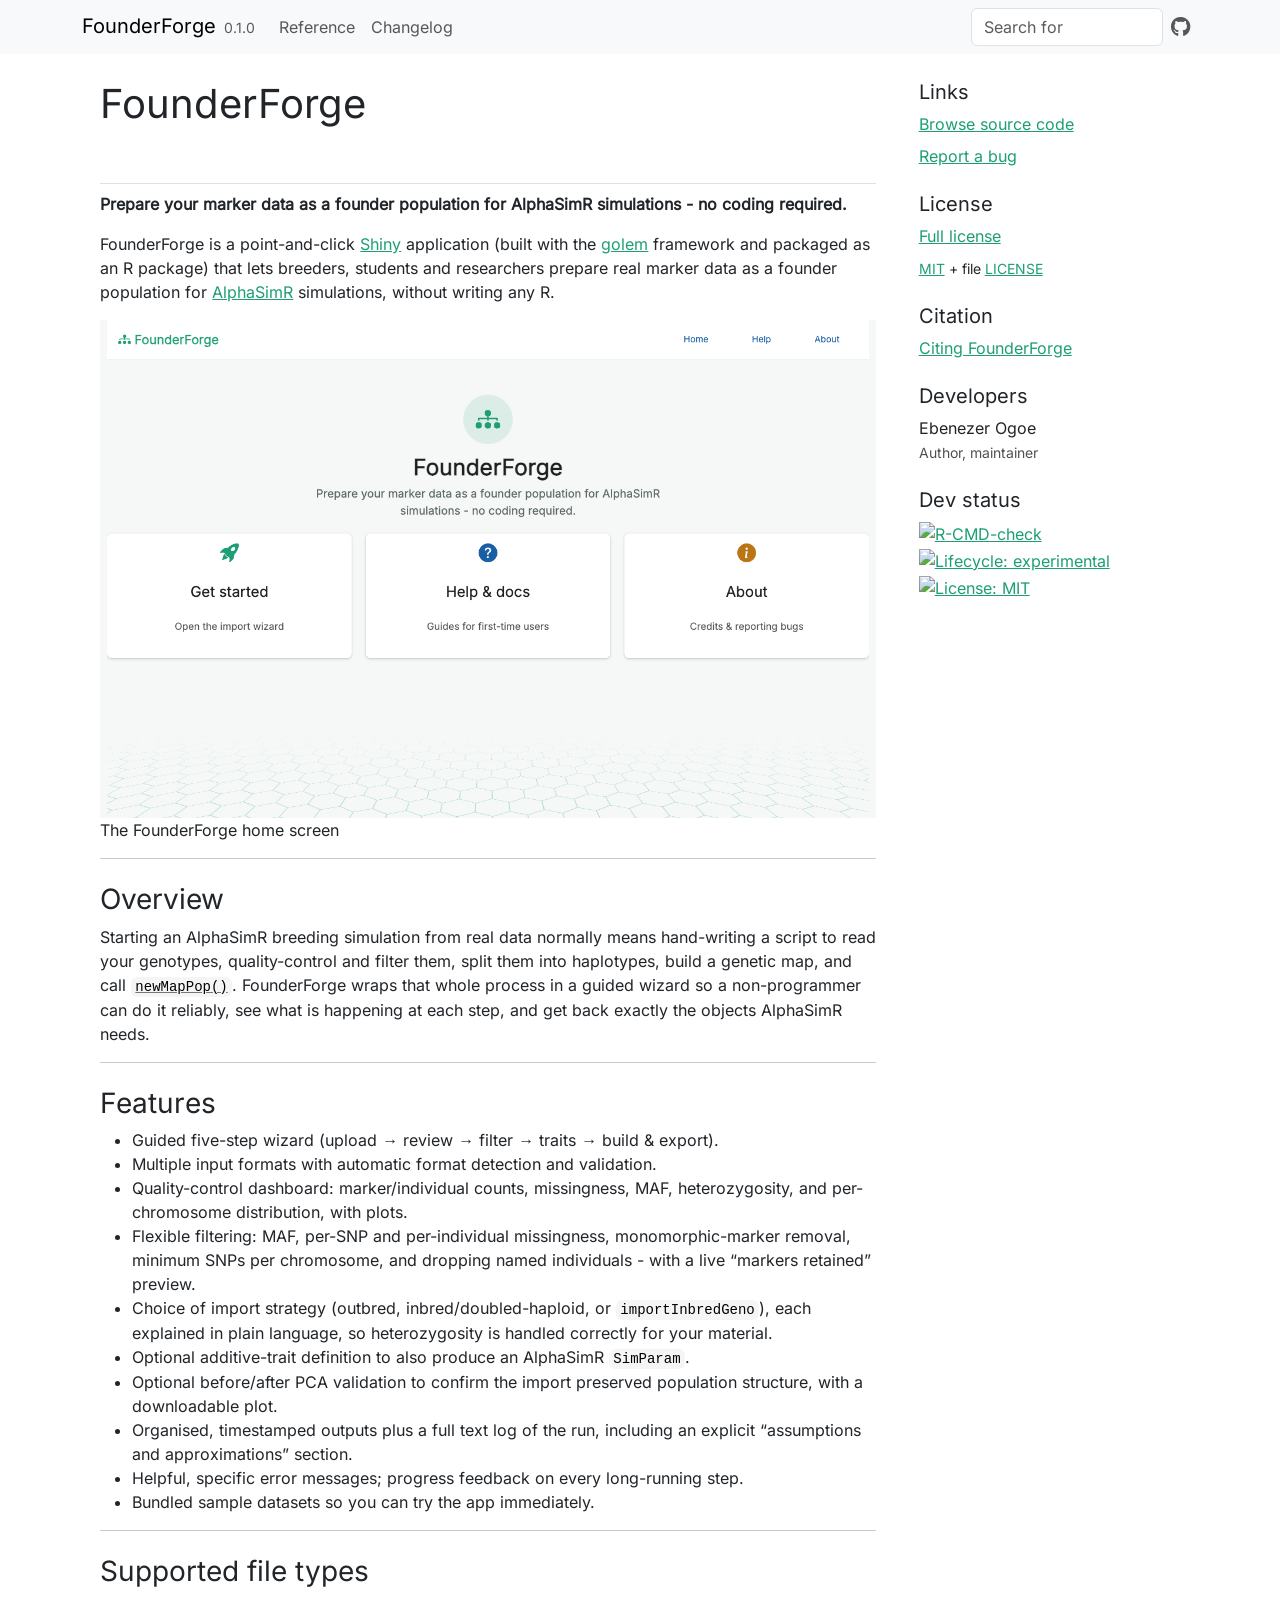
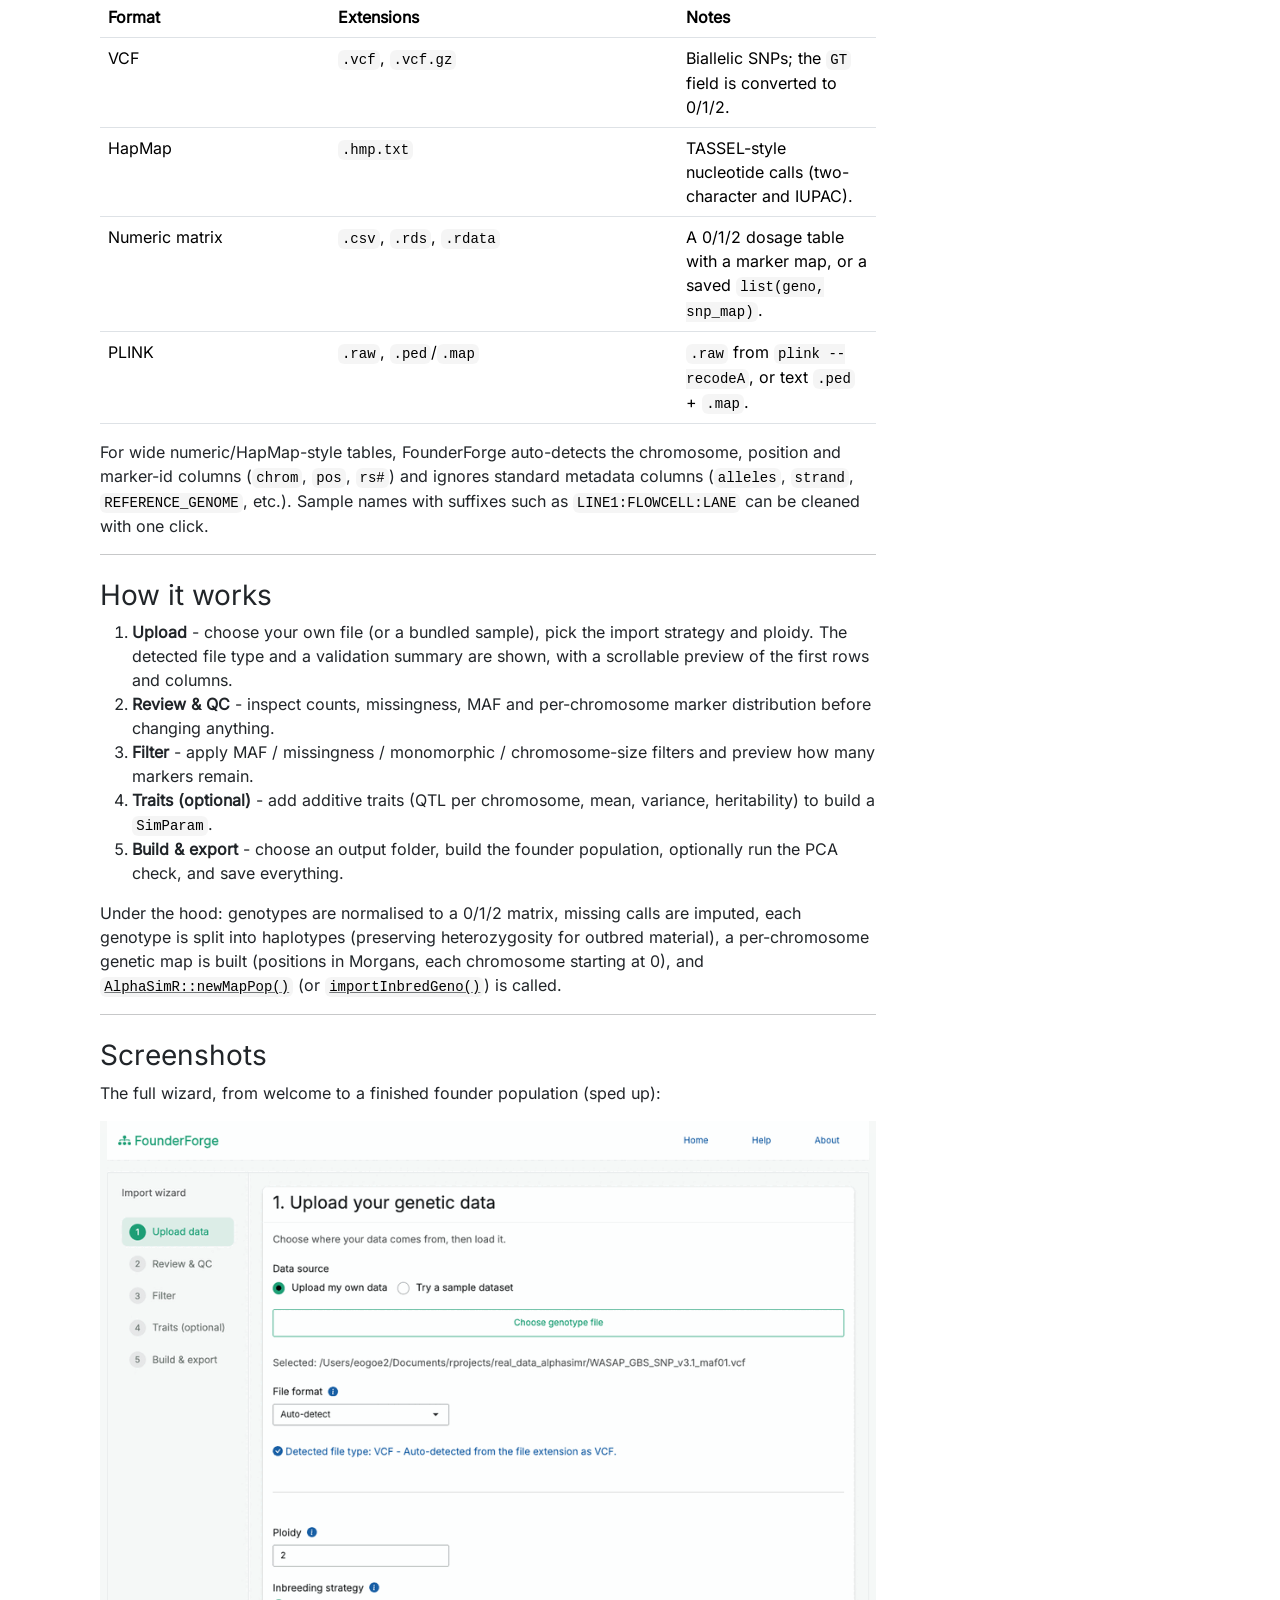
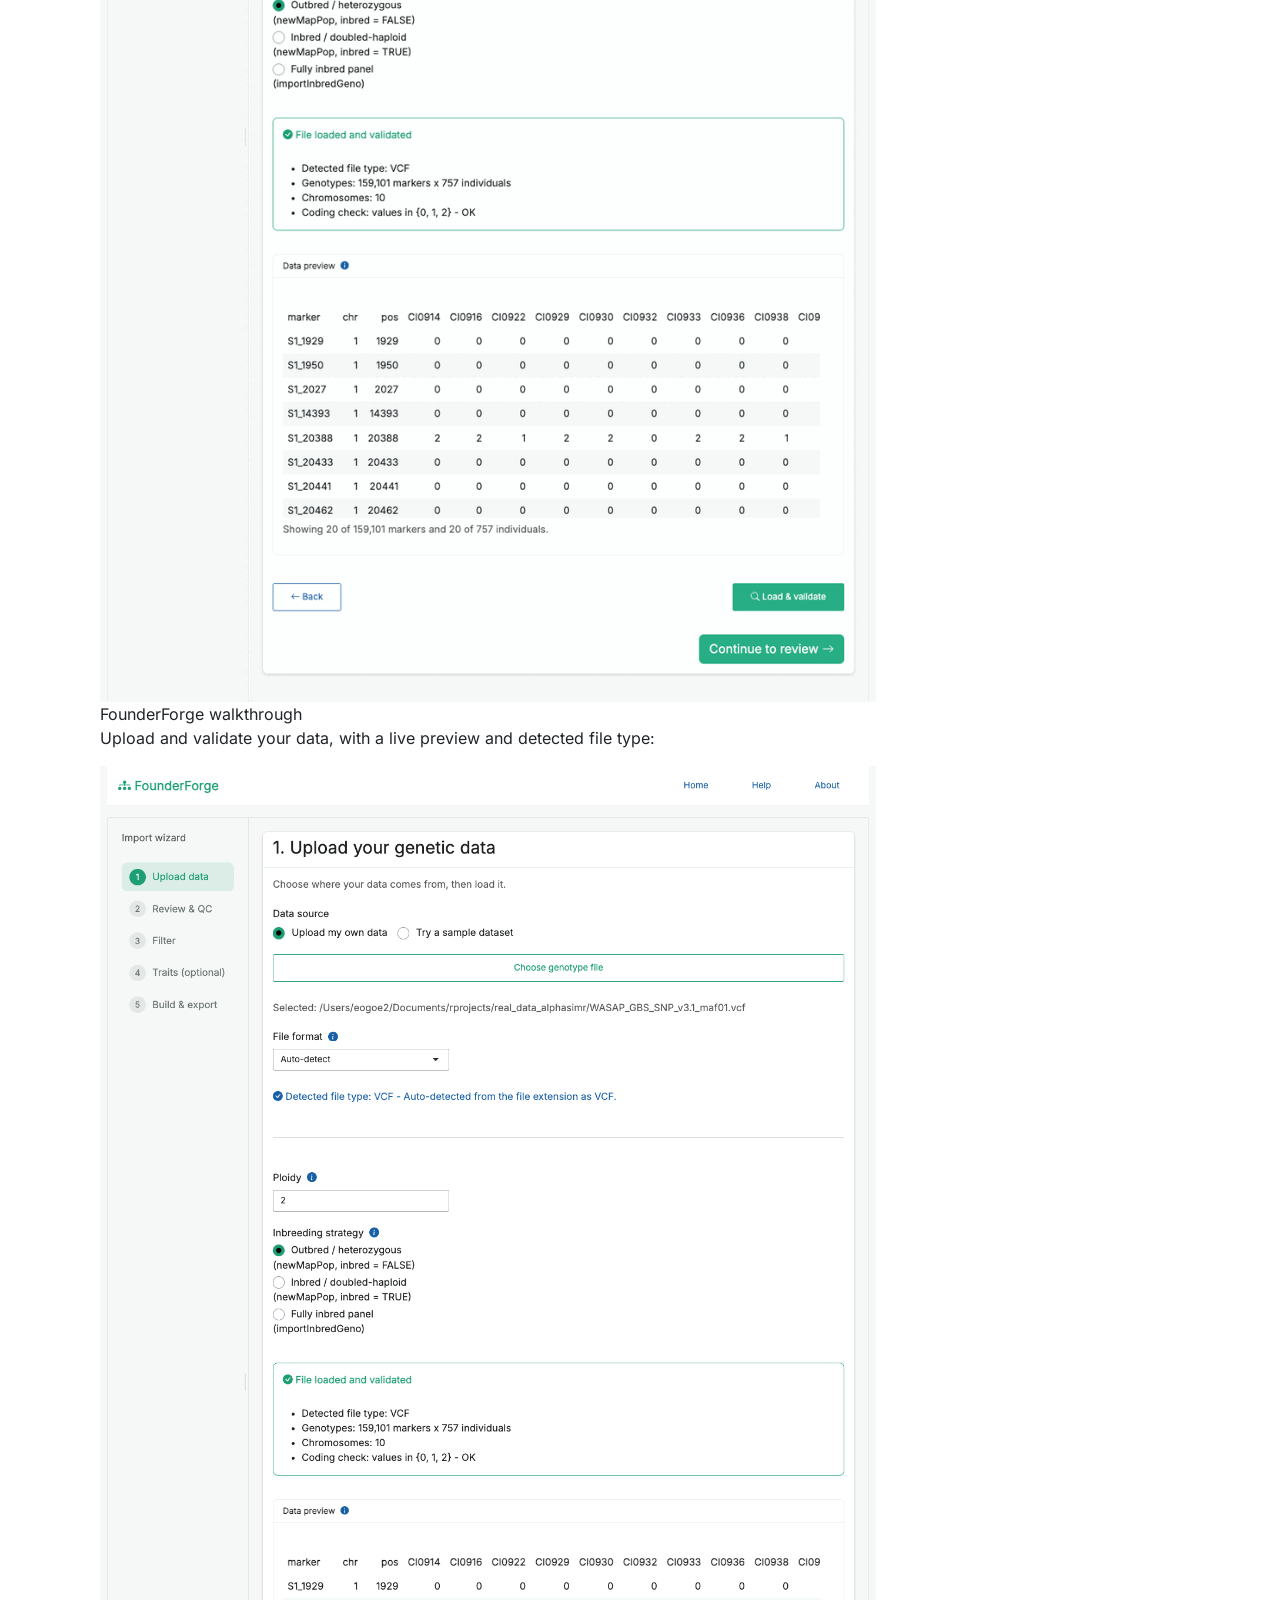
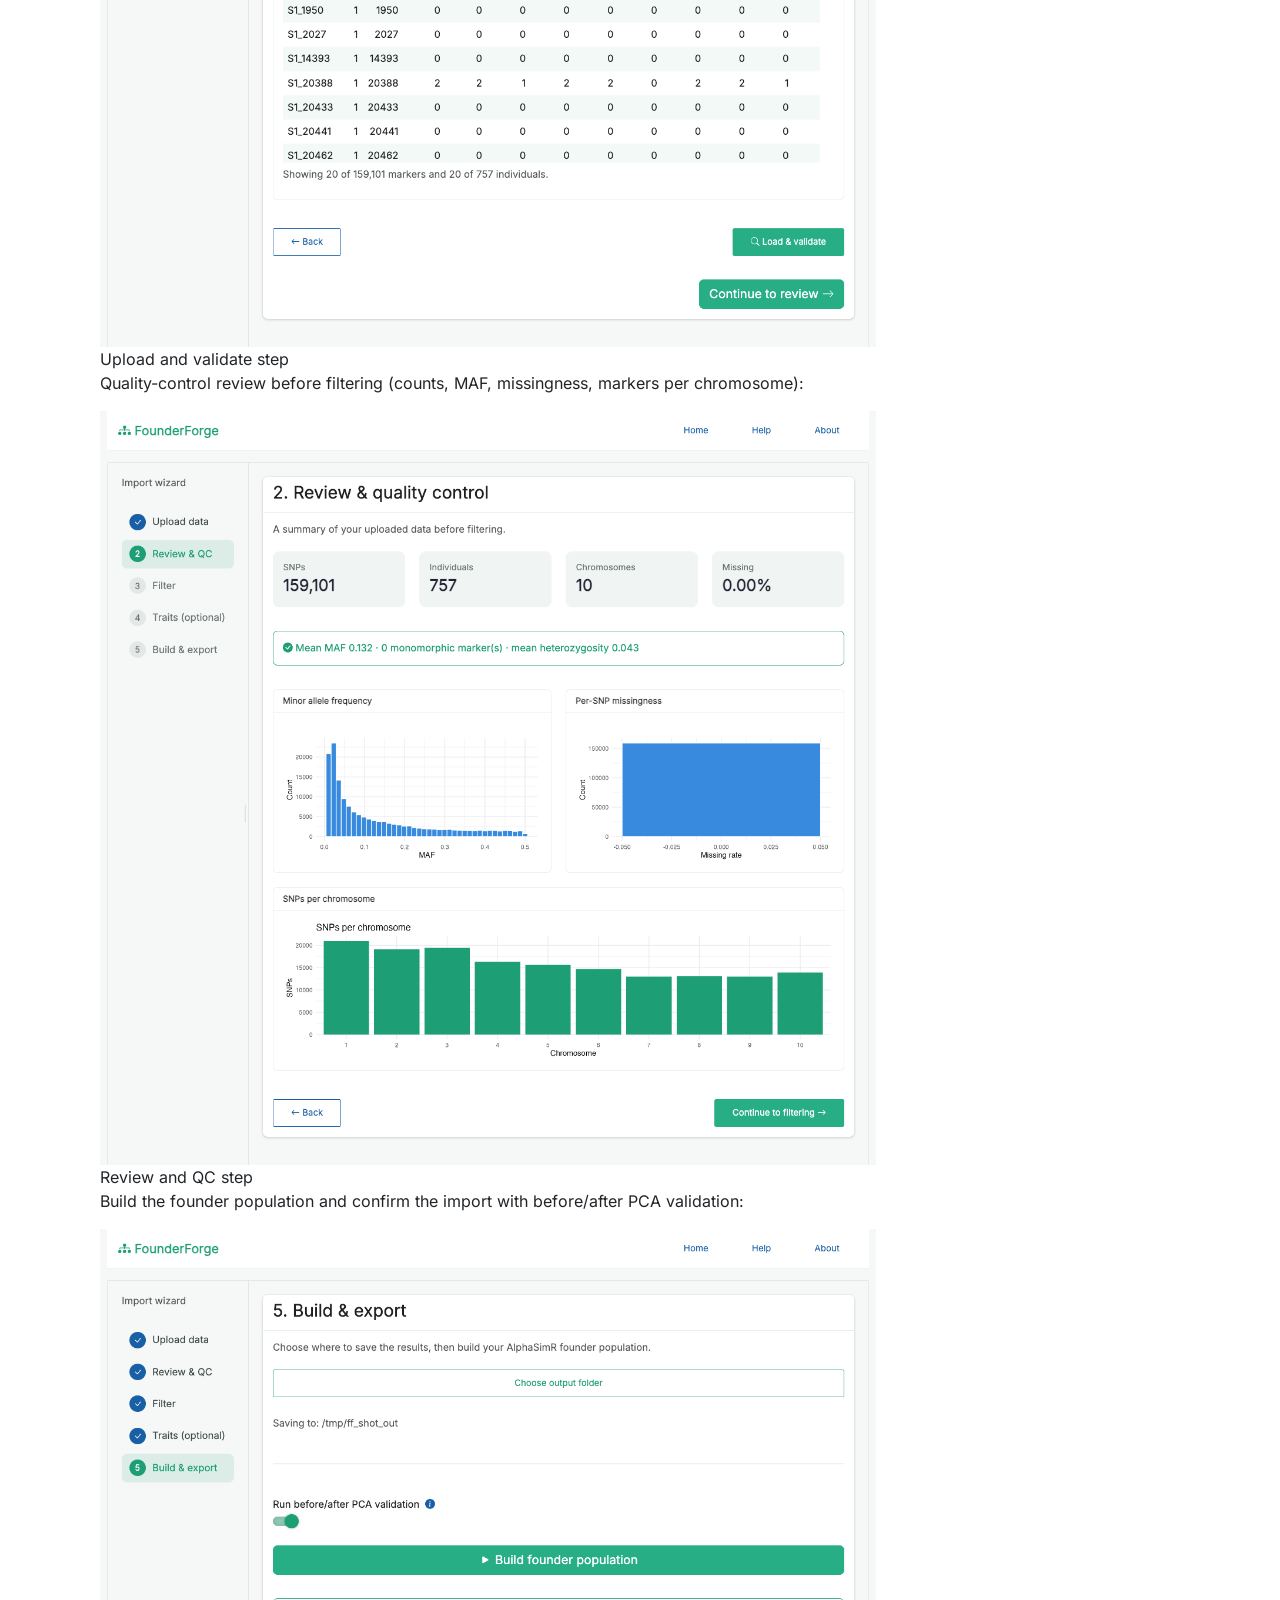
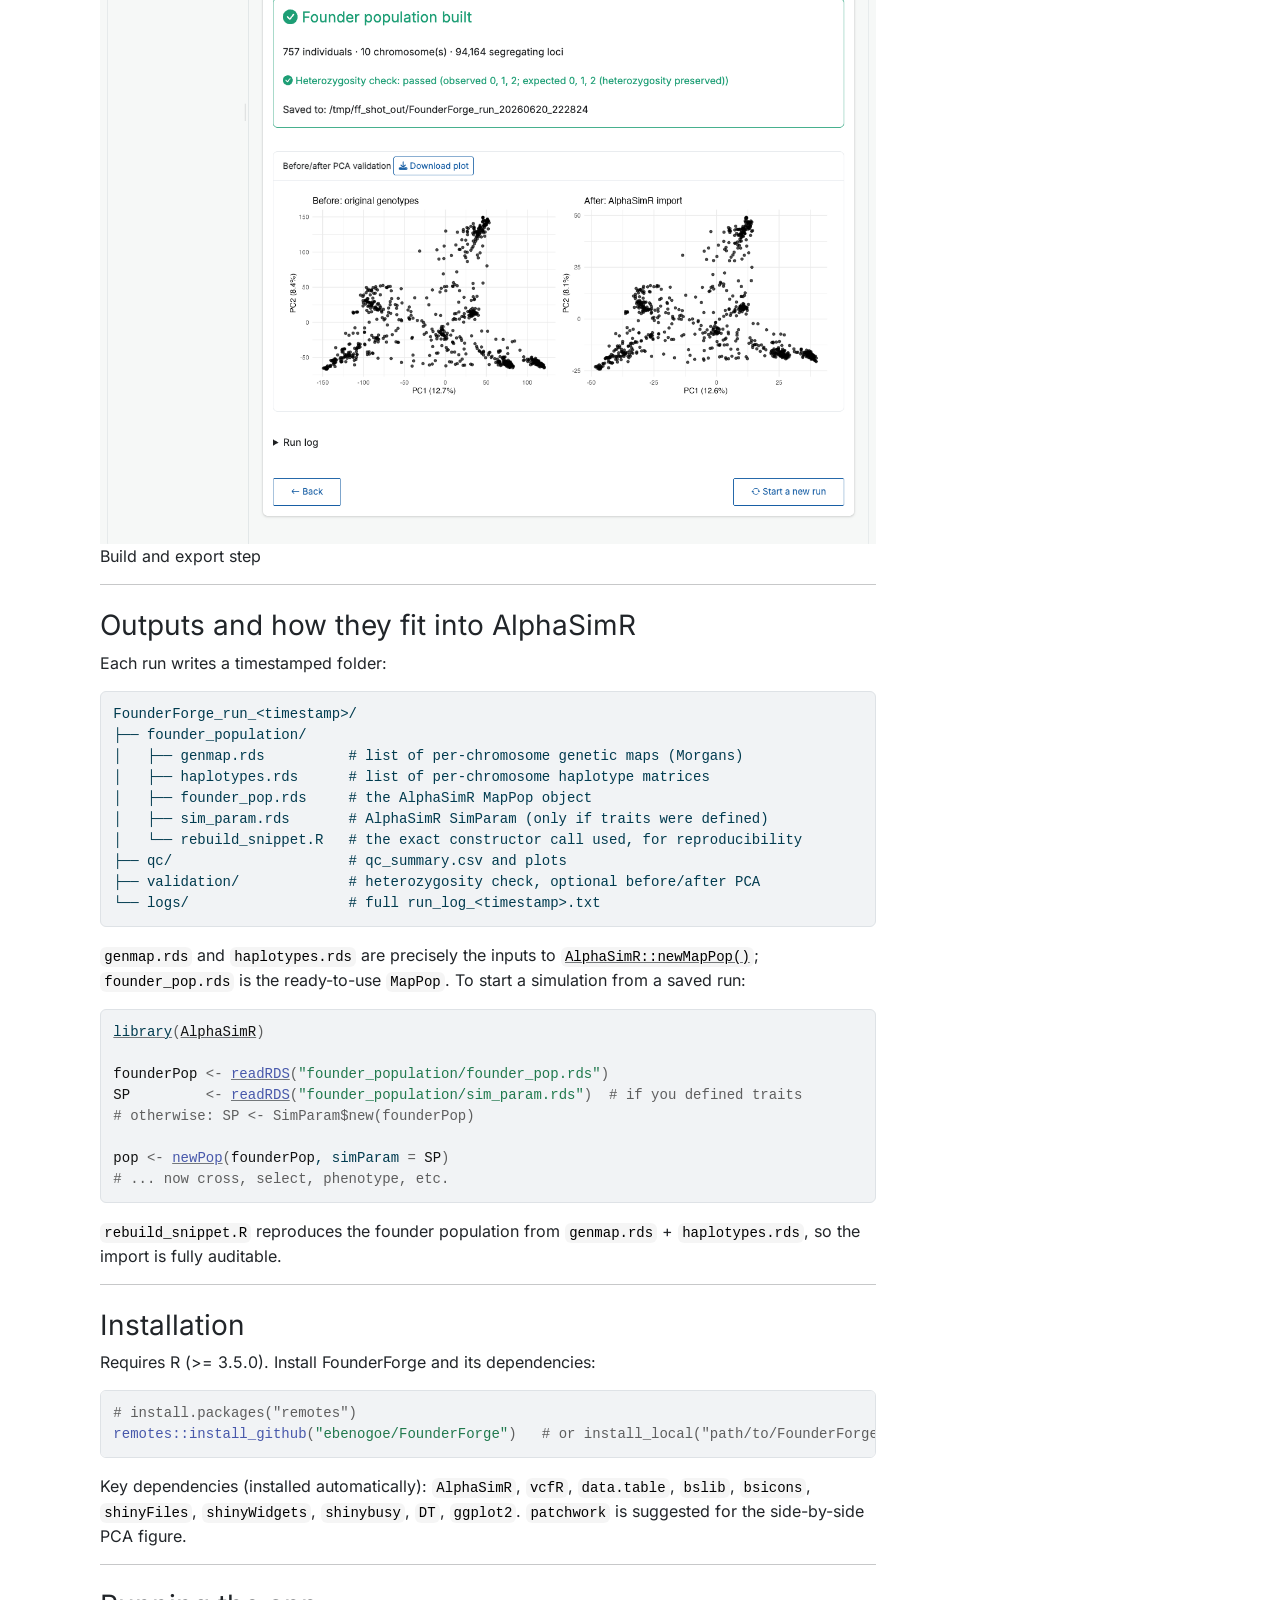
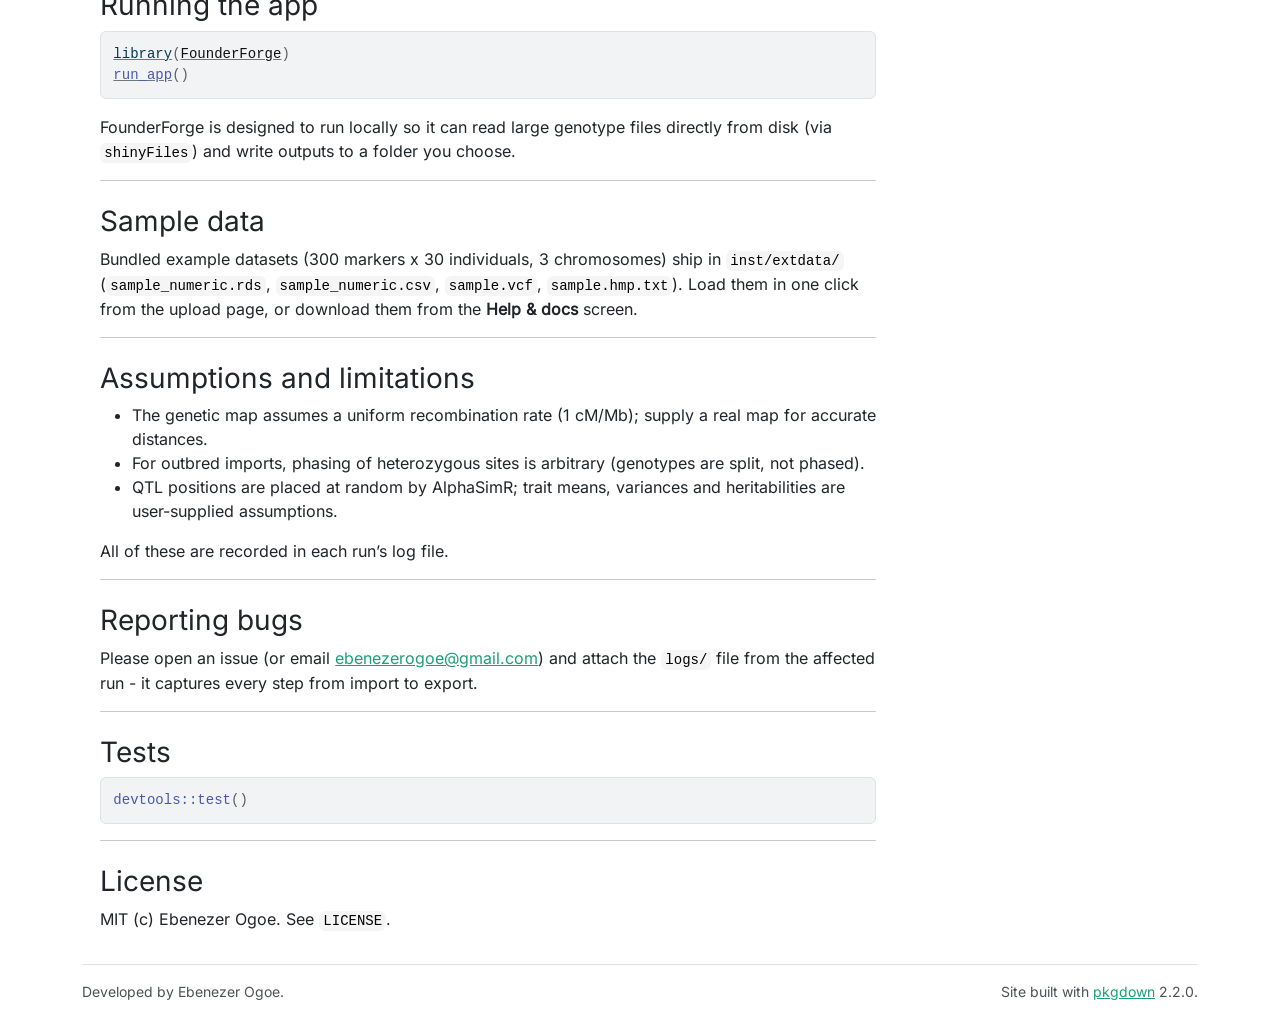
==== commit 6aaa657a: "Deploying to gh-pages from @ ebenogoe/FounderForge@3d5c26e6dad09d48d3d0ecb461b6f1b6d53dd8f8 🚀" ====
--- a/index.html
+++ b/index.html
@@ -25,7 +25,7 @@
 
     <a class="navbar-brand me-2" href="index.html">FounderForge</a>
 
-    <small class="nav-text text-muted me-auto" data-bs-toggle="tooltip" data-bs-placement="bottom" title="">0.0.0.9000</small>
+    <small class="nav-text text-muted me-auto" data-bs-toggle="tooltip" data-bs-placement="bottom" title="">0.1.0</small>
 
 
     <button class="navbar-toggler" type="button" data-bs-toggle="collapse" data-bs-target="#navbar" aria-controls="navbar" aria-expanded="false" aria-label="Toggle navigation">
@@ -35,6 +35,7 @@
     <div id="navbar" class="collapse navbar-collapse ms-3">
       <ul class="navbar-nav me-auto">
 <li class="nav-item"><a class="nav-link" href="reference/index.html">Reference</a></li>
+<li class="nav-item"><a class="nav-link" href="news/index.html">Changelog</a></li>
       </ul>
 <ul class="navbar-nav">
 <li class="nav-item"><form class="form-inline" role="search">
@@ -209,7 +210,7 @@
 <h2 id="running-the-app">Running the app<a class="anchor" aria-label="anchor" href="#running-the-app"></a>
 </h2>
 <div class="sourceCode" id="cb4"><pre class="downlit sourceCode r">
-<code class="sourceCode R"><span><span class="kw"><a href="https://rdrr.io/r/base/library.html" class="external-link">library</a></span><span class="op">(</span><span class="va"><a href="https://ebenogoe.github.io/FounderForge">FounderForge</a></span><span class="op">)</span></span>
+<code class="sourceCode R"><span><span class="kw"><a href="https://rdrr.io/r/base/library.html" class="external-link">library</a></span><span class="op">(</span><span class="va"><a href="https://ebenogoe.github.io/FounderForge/">FounderForge</a></span><span class="op">)</span></span>
 <span><span class="fu"><a href="reference/run_app.html">run_app</a></span><span class="op">(</span><span class="op">)</span></span></code></pre></div>
 <p>FounderForge is designed to run locally so it can read large genotype files directly from disk (via <code>shinyFiles</code>) and write outputs to a folder you choose.</p>
 <hr>
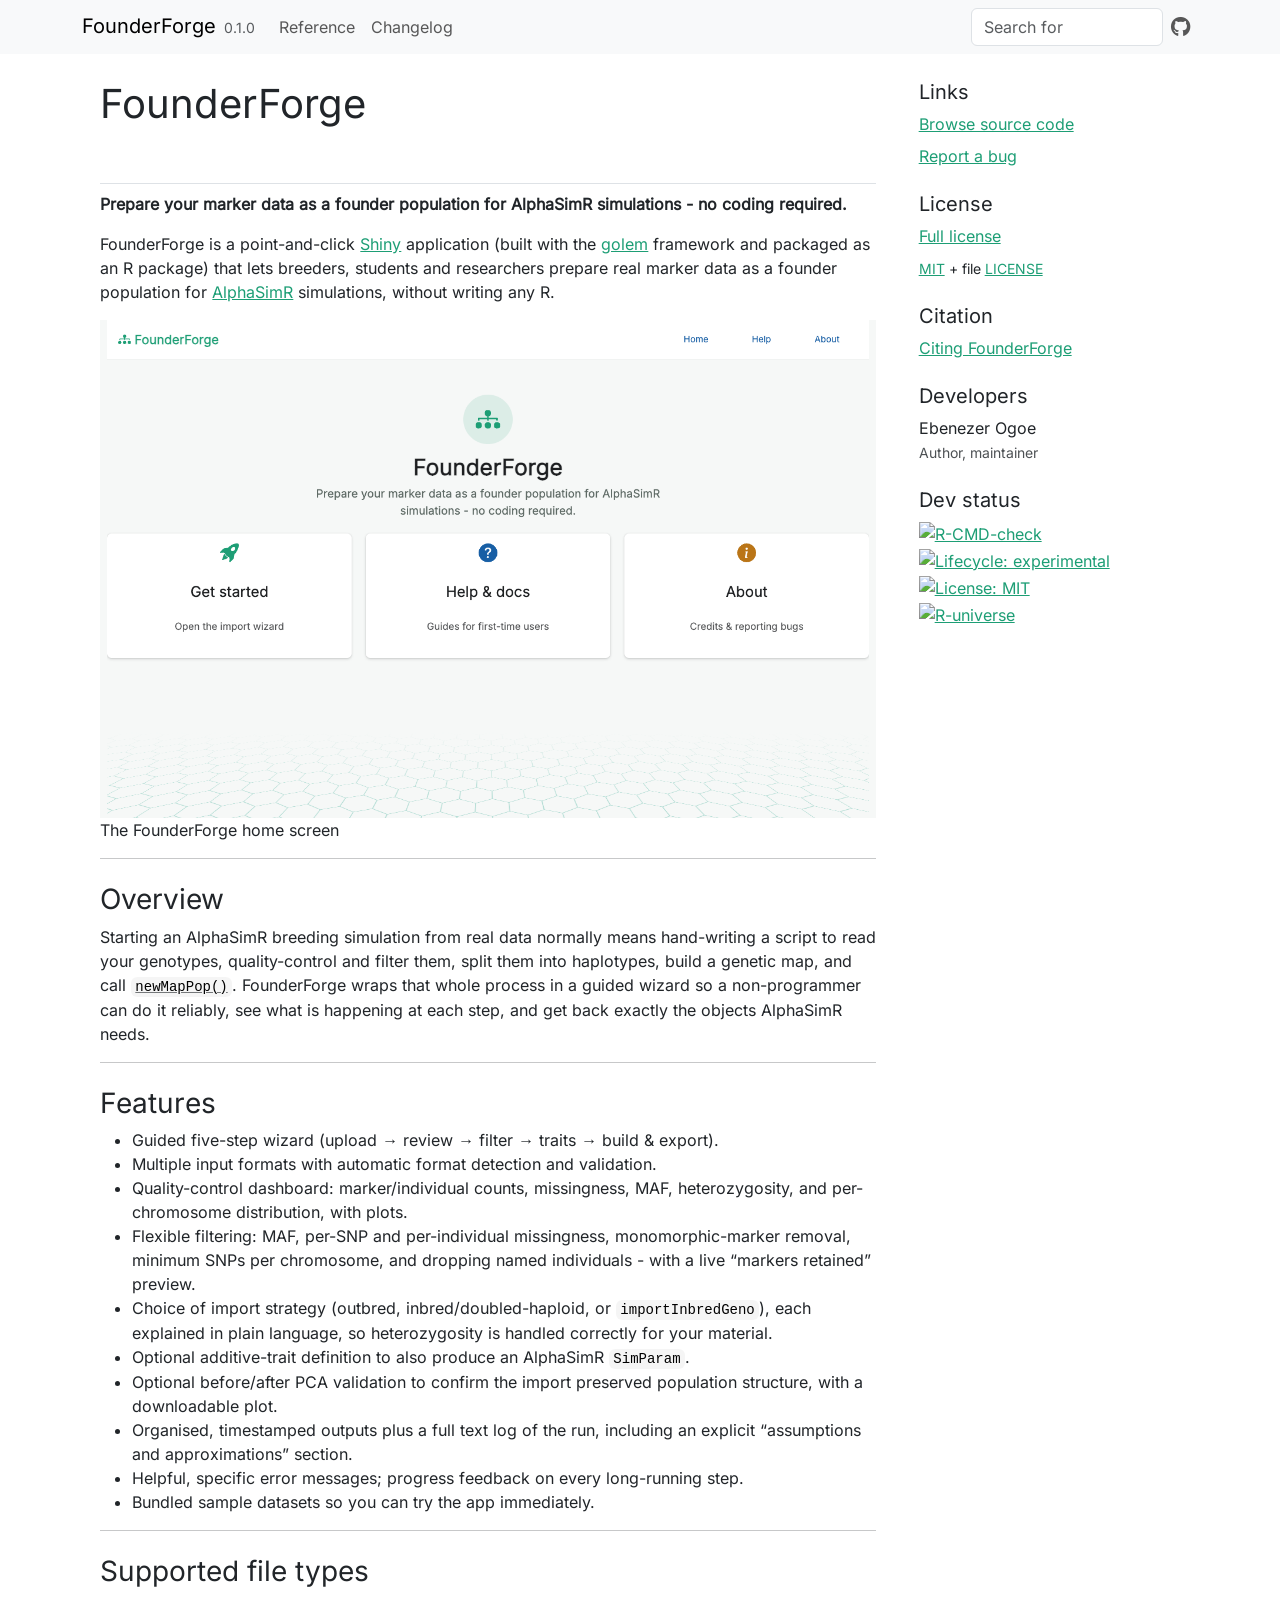
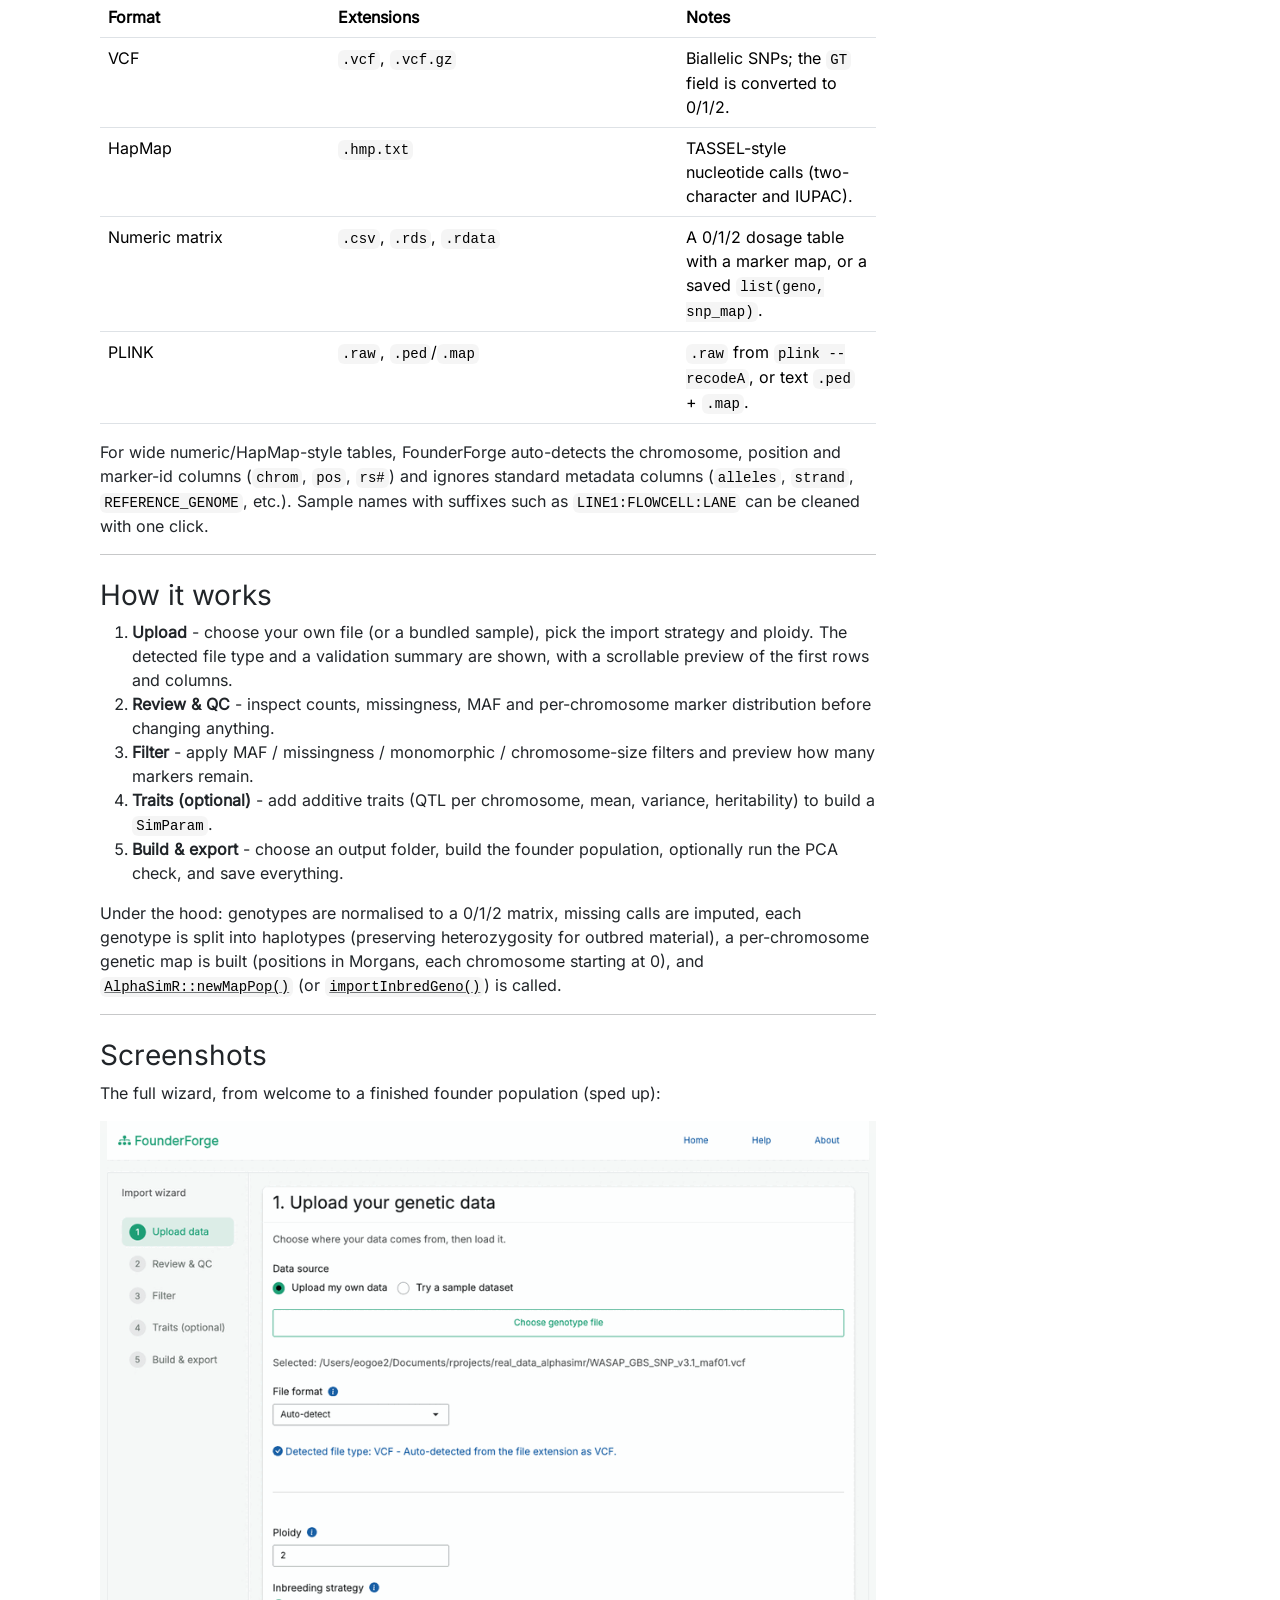
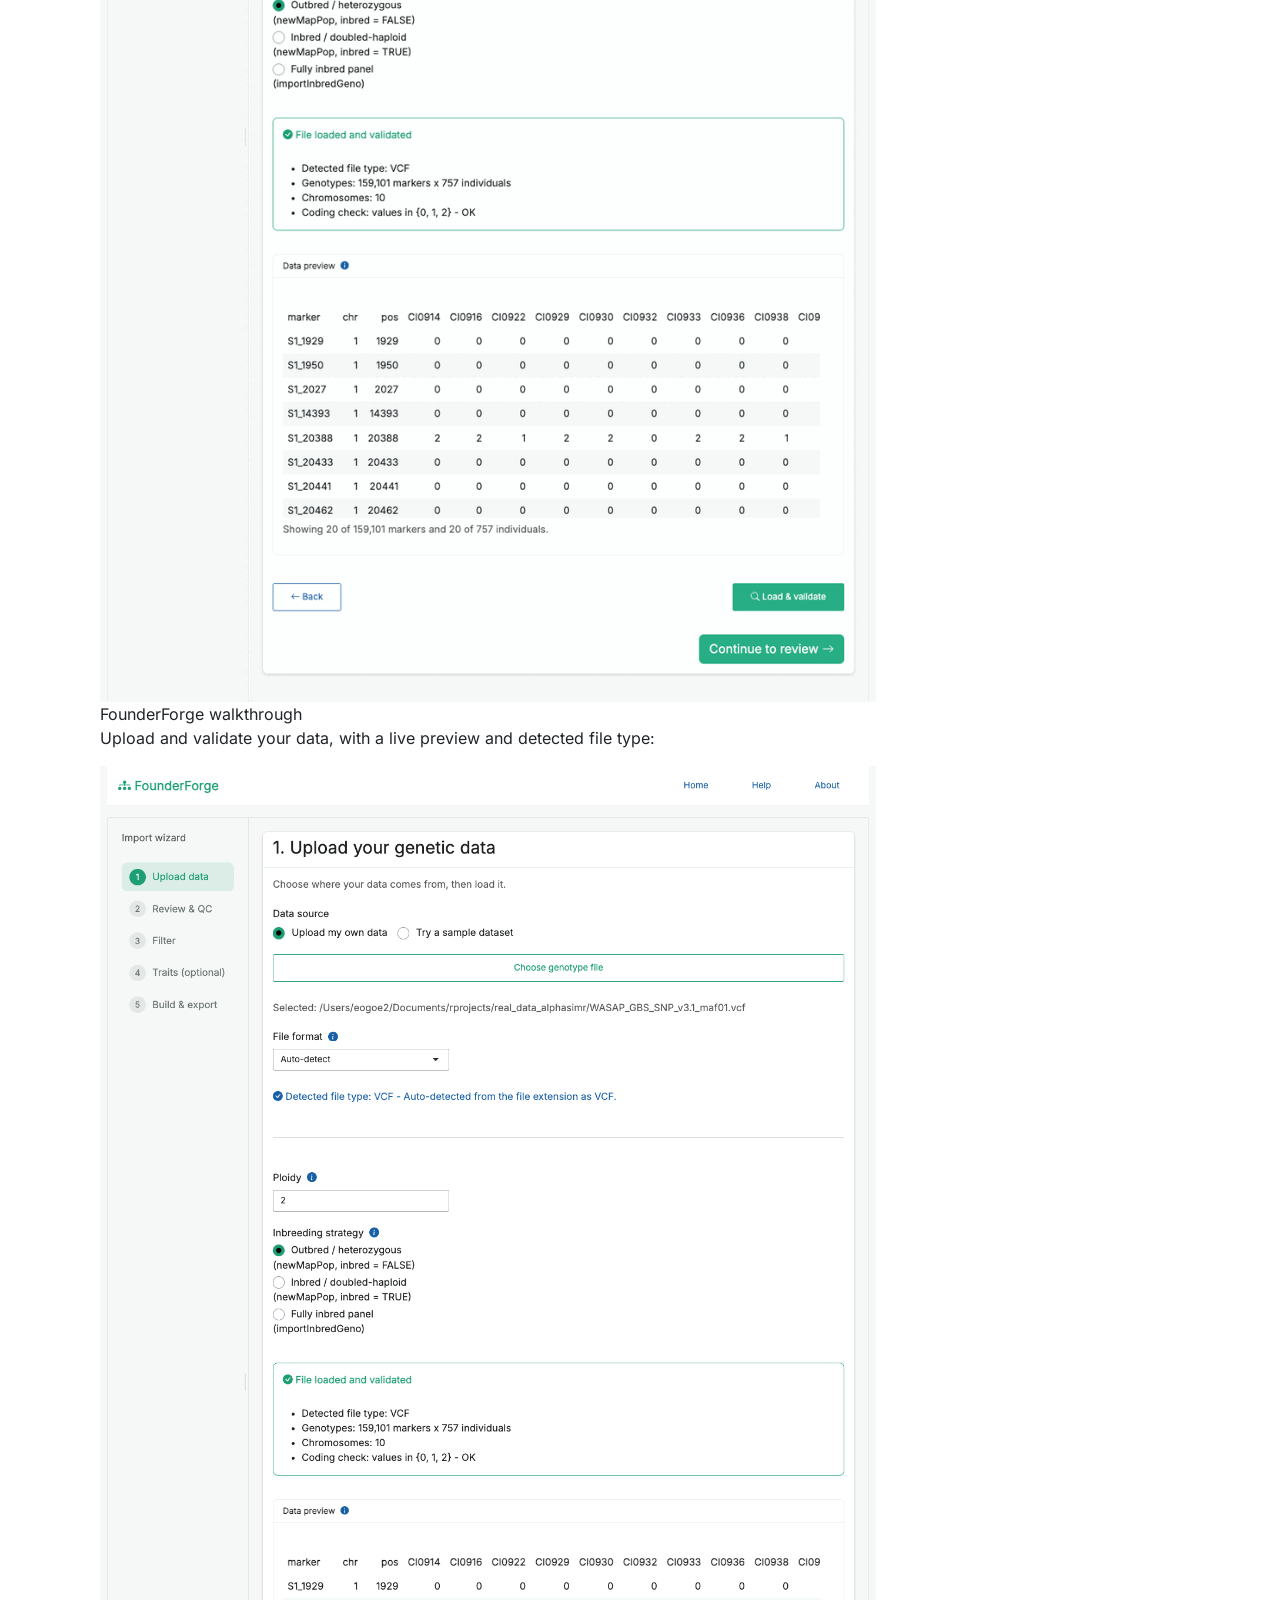
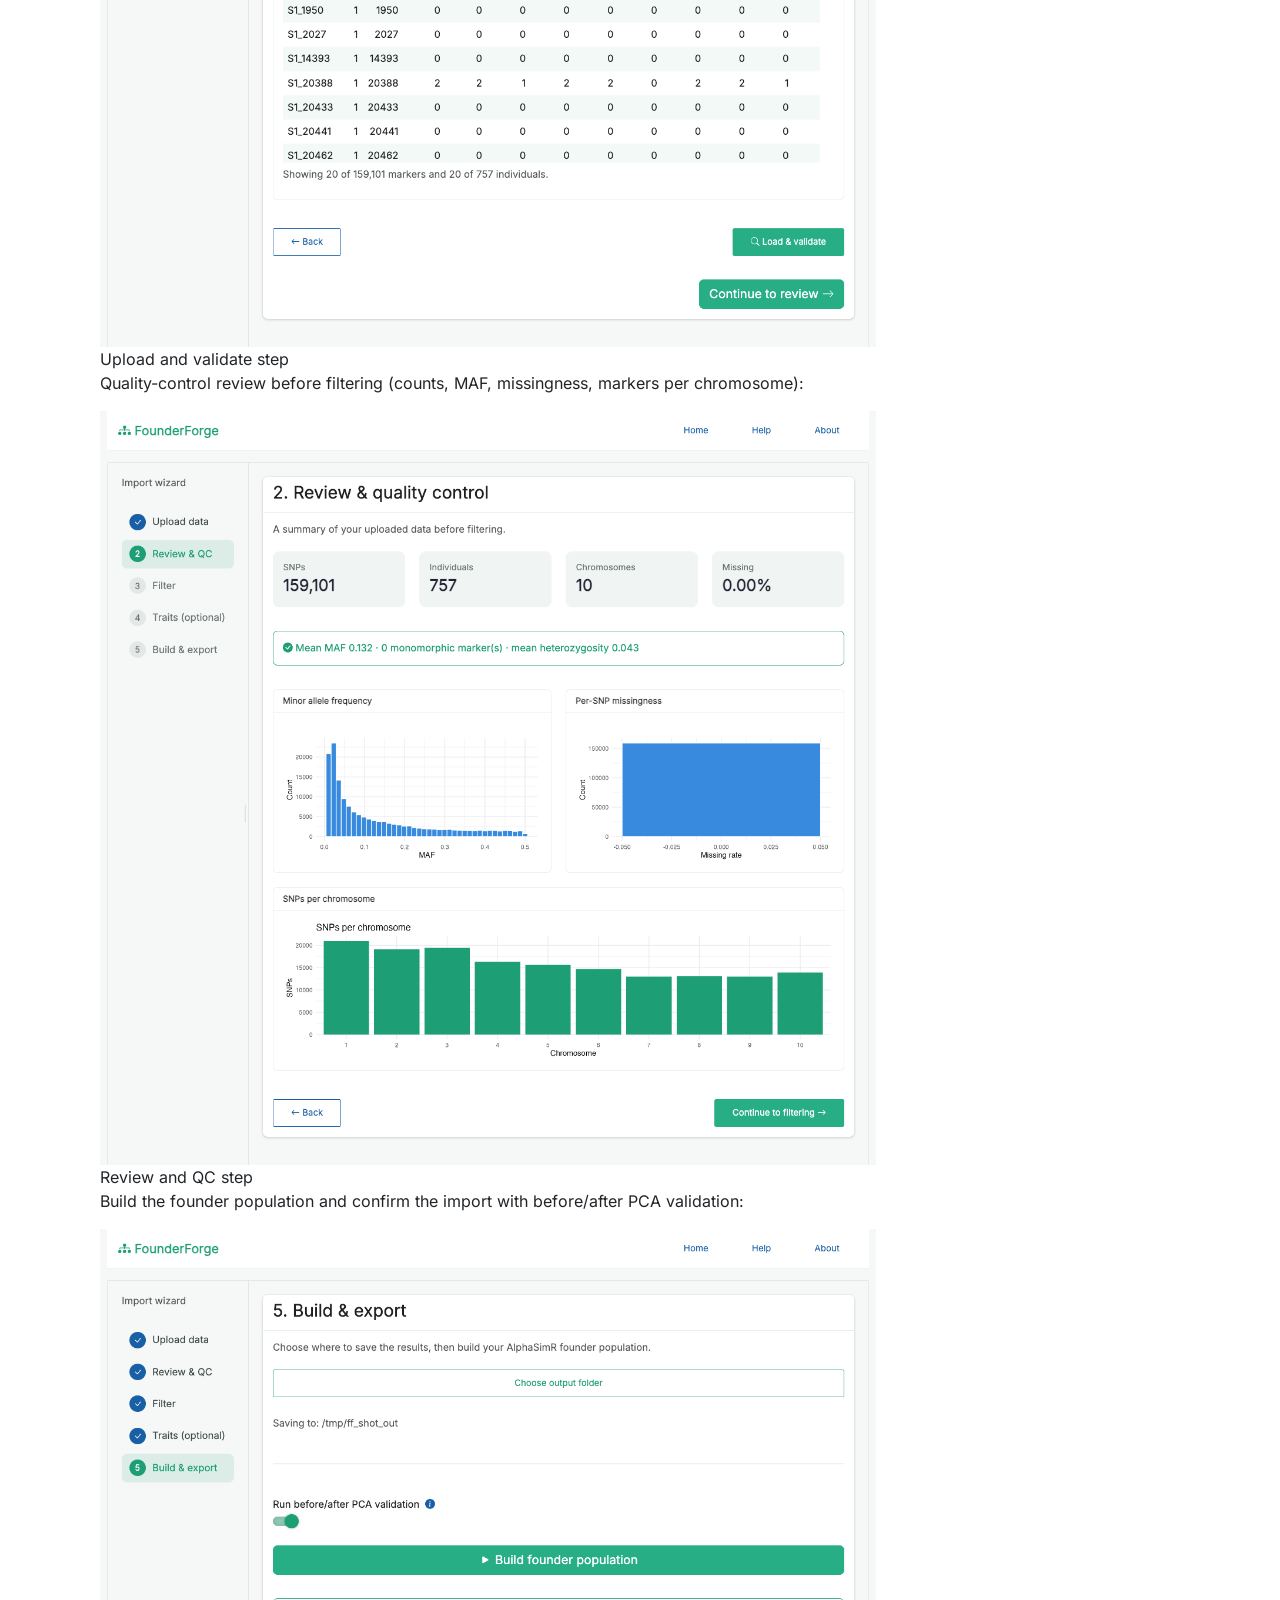
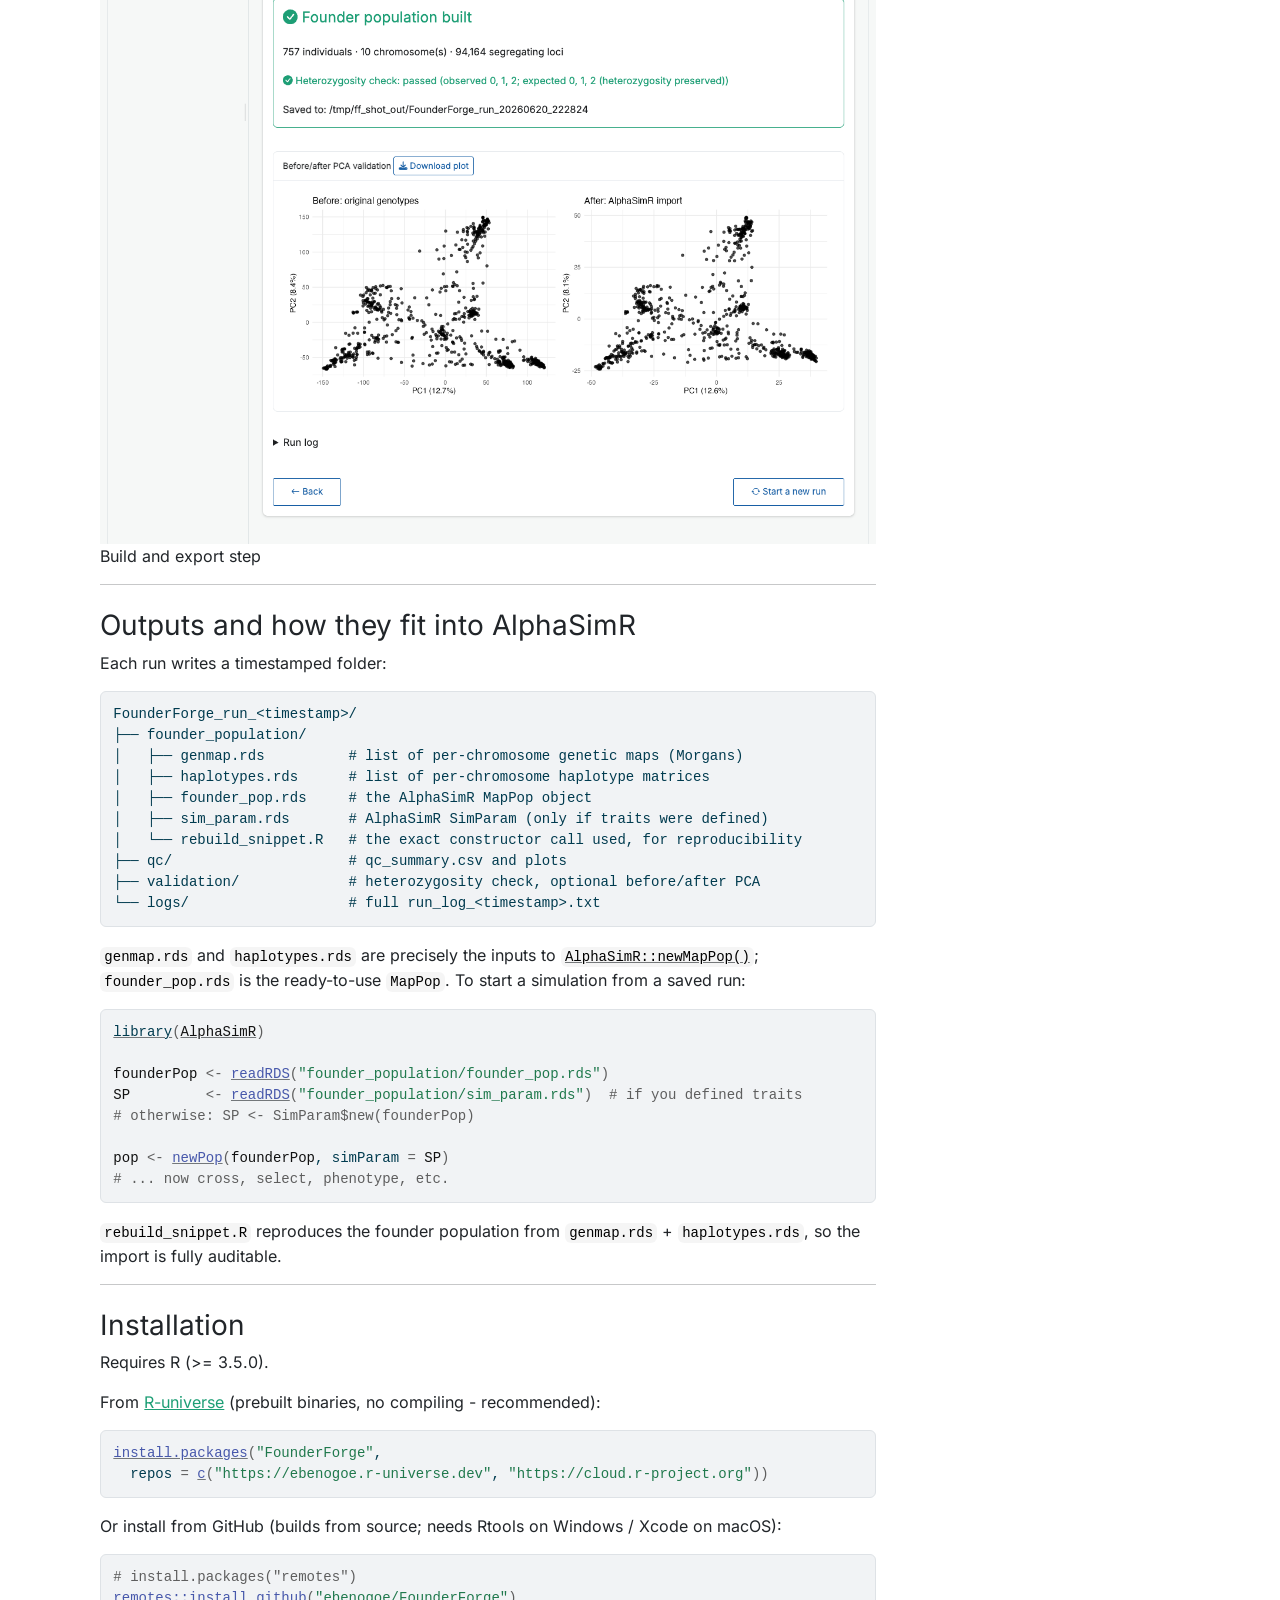
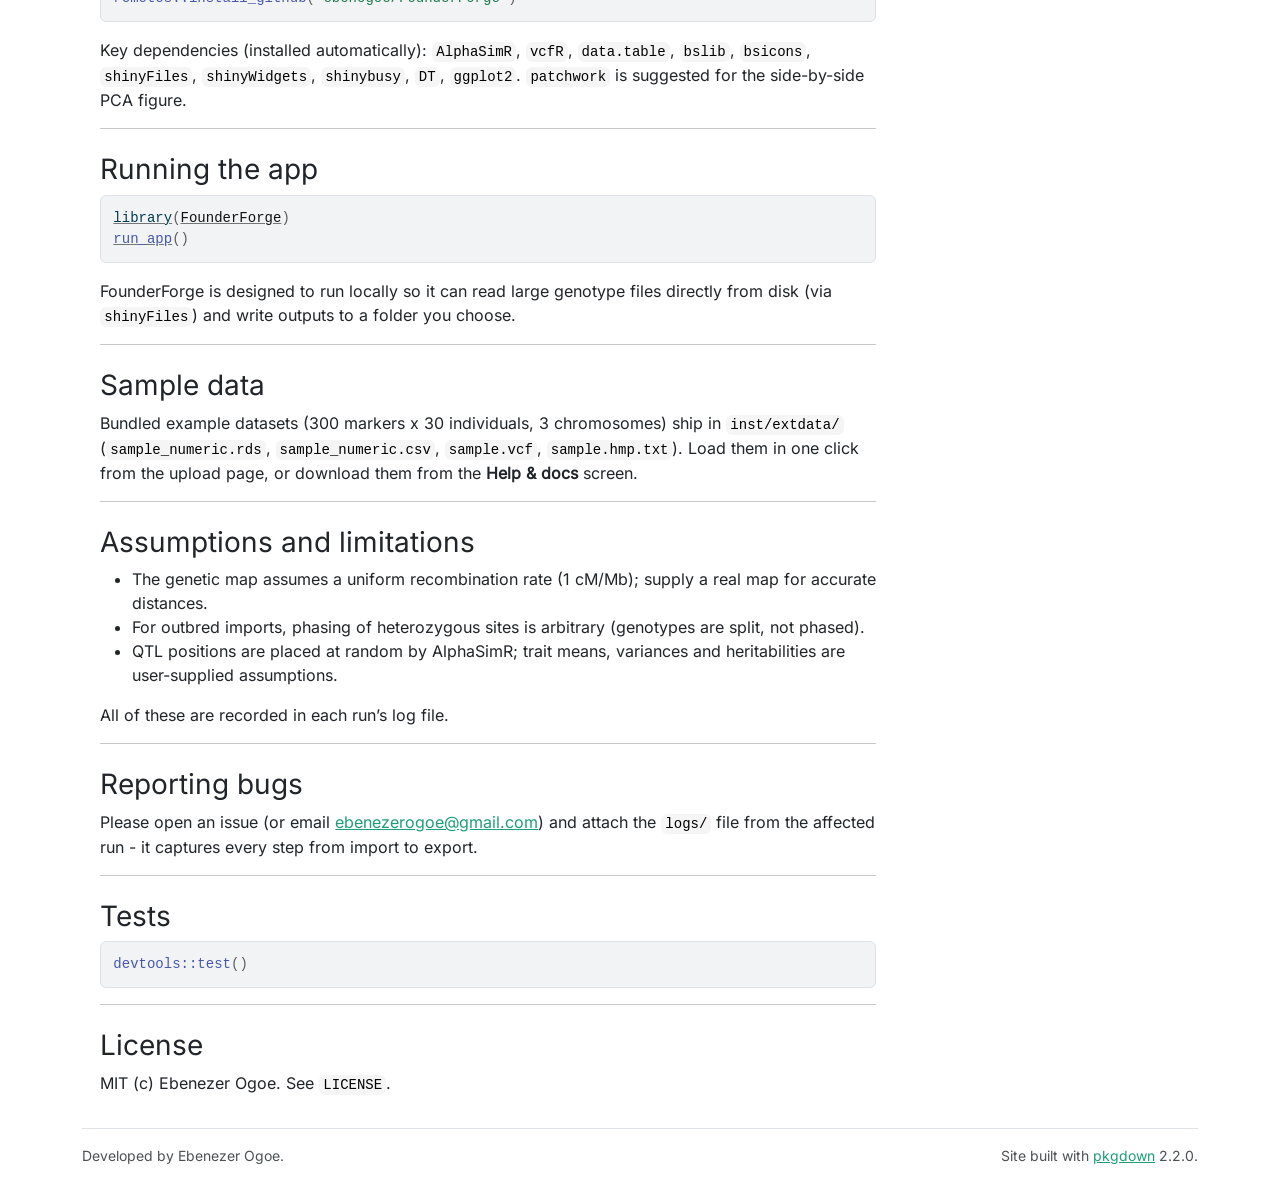
==== commit 9e7992f2: "Deploying to gh-pages from @ ebenogoe/FounderForge@03806def384805ffee26246553e19820e487b821 🚀" ====
--- a/index.html
+++ b/index.html
@@ -199,17 +199,22 @@
 <div class="section level2">
 <h2 id="installation">Installation<a class="anchor" aria-label="anchor" href="#installation"></a>
 </h2>
-<p>Requires R (&gt;= 3.5.0). Install FounderForge and its dependencies:</p>
+<p>Requires R (&gt;= 3.5.0).</p>
+<p>From <a href="https://ebenogoe.r-universe.dev/FounderForge" class="external-link">R-universe</a> (prebuilt binaries, no compiling - recommended):</p>
 <div class="sourceCode" id="cb3"><pre class="downlit sourceCode r">
+<code class="sourceCode R"><span><span class="fu"><a href="https://rdrr.io/r/utils/install.packages.html" class="external-link">install.packages</a></span><span class="op">(</span><span class="st">"FounderForge"</span>,</span>
+<span>  repos <span class="op">=</span> <span class="fu"><a href="https://rdrr.io/r/base/c.html" class="external-link">c</a></span><span class="op">(</span><span class="st">"https://ebenogoe.r-universe.dev"</span>, <span class="st">"https://cloud.r-project.org"</span><span class="op">)</span><span class="op">)</span></span></code></pre></div>
+<p>Or install from GitHub (builds from source; needs Rtools on Windows / Xcode on macOS):</p>
+<div class="sourceCode" id="cb4"><pre class="downlit sourceCode r">
 <code class="sourceCode R"><span><span class="co"># install.packages("remotes")</span></span>
-<span><span class="fu">remotes</span><span class="fu">::</span><span class="fu">install_github</span><span class="op">(</span><span class="st">"ebenogoe/FounderForge"</span><span class="op">)</span>   <span class="co"># or install_local("path/to/FounderForge")</span></span></code></pre></div>
+<span><span class="fu">remotes</span><span class="fu">::</span><span class="fu">install_github</span><span class="op">(</span><span class="st">"ebenogoe/FounderForge"</span><span class="op">)</span></span></code></pre></div>
 <p>Key dependencies (installed automatically): <code>AlphaSimR</code>, <code>vcfR</code>, <code>data.table</code>, <code>bslib</code>, <code>bsicons</code>, <code>shinyFiles</code>, <code>shinyWidgets</code>, <code>shinybusy</code>, <code>DT</code>, <code>ggplot2</code>. <code>patchwork</code> is suggested for the side-by-side PCA figure.</p>
 <hr>
 </div>
 <div class="section level2">
 <h2 id="running-the-app">Running the app<a class="anchor" aria-label="anchor" href="#running-the-app"></a>
 </h2>
-<div class="sourceCode" id="cb4"><pre class="downlit sourceCode r">
+<div class="sourceCode" id="cb5"><pre class="downlit sourceCode r">
 <code class="sourceCode R"><span><span class="kw"><a href="https://rdrr.io/r/base/library.html" class="external-link">library</a></span><span class="op">(</span><span class="va"><a href="https://ebenogoe.github.io/FounderForge/">FounderForge</a></span><span class="op">)</span></span>
 <span><span class="fu"><a href="reference/run_app.html">run_app</a></span><span class="op">(</span><span class="op">)</span></span></code></pre></div>
 <p>FounderForge is designed to run locally so it can read large genotype files directly from disk (via <code>shinyFiles</code>) and write outputs to a folder you choose.</p>
@@ -241,7 +246,7 @@
 <div class="section level2">
 <h2 id="tests">Tests<a class="anchor" aria-label="anchor" href="#tests"></a>
 </h2>
-<div class="sourceCode" id="cb5"><pre class="downlit sourceCode r">
+<div class="sourceCode" id="cb6"><pre class="downlit sourceCode r">
 <code class="sourceCode R"><span><span class="fu">devtools</span><span class="fu">::</span><span class="fu">test</span><span class="op">(</span><span class="op">)</span></span></code></pre></div>
 <hr>
 </div>
@@ -288,6 +293,7 @@
 <li><a href="https://github.com/ebenogoe/FounderForge/actions/workflows/R-CMD-check.yaml" class="external-link"><img src="https://github.com/ebenogoe/FounderForge/actions/workflows/R-CMD-check.yaml/badge.svg" alt="R-CMD-check"></a></li>
 <li><a href="https://lifecycle.r-lib.org/articles/stages.html#experimental" class="external-link"><img src="https://img.shields.io/badge/lifecycle-experimental-orange.svg" alt="Lifecycle: experimental"></a></li>
 <li><a href="https://opensource.org/licenses/MIT" class="external-link"><img src="https://img.shields.io/badge/license-MIT-blue.svg" alt="License: MIT"></a></li>
+<li><a href="https://ebenogoe.r-universe.dev/FounderForge" class="external-link"><img src="https://ebenogoe.r-universe.dev/badges/FounderForge" alt="R-universe"></a></li>
 </ul>
 </div>
 
